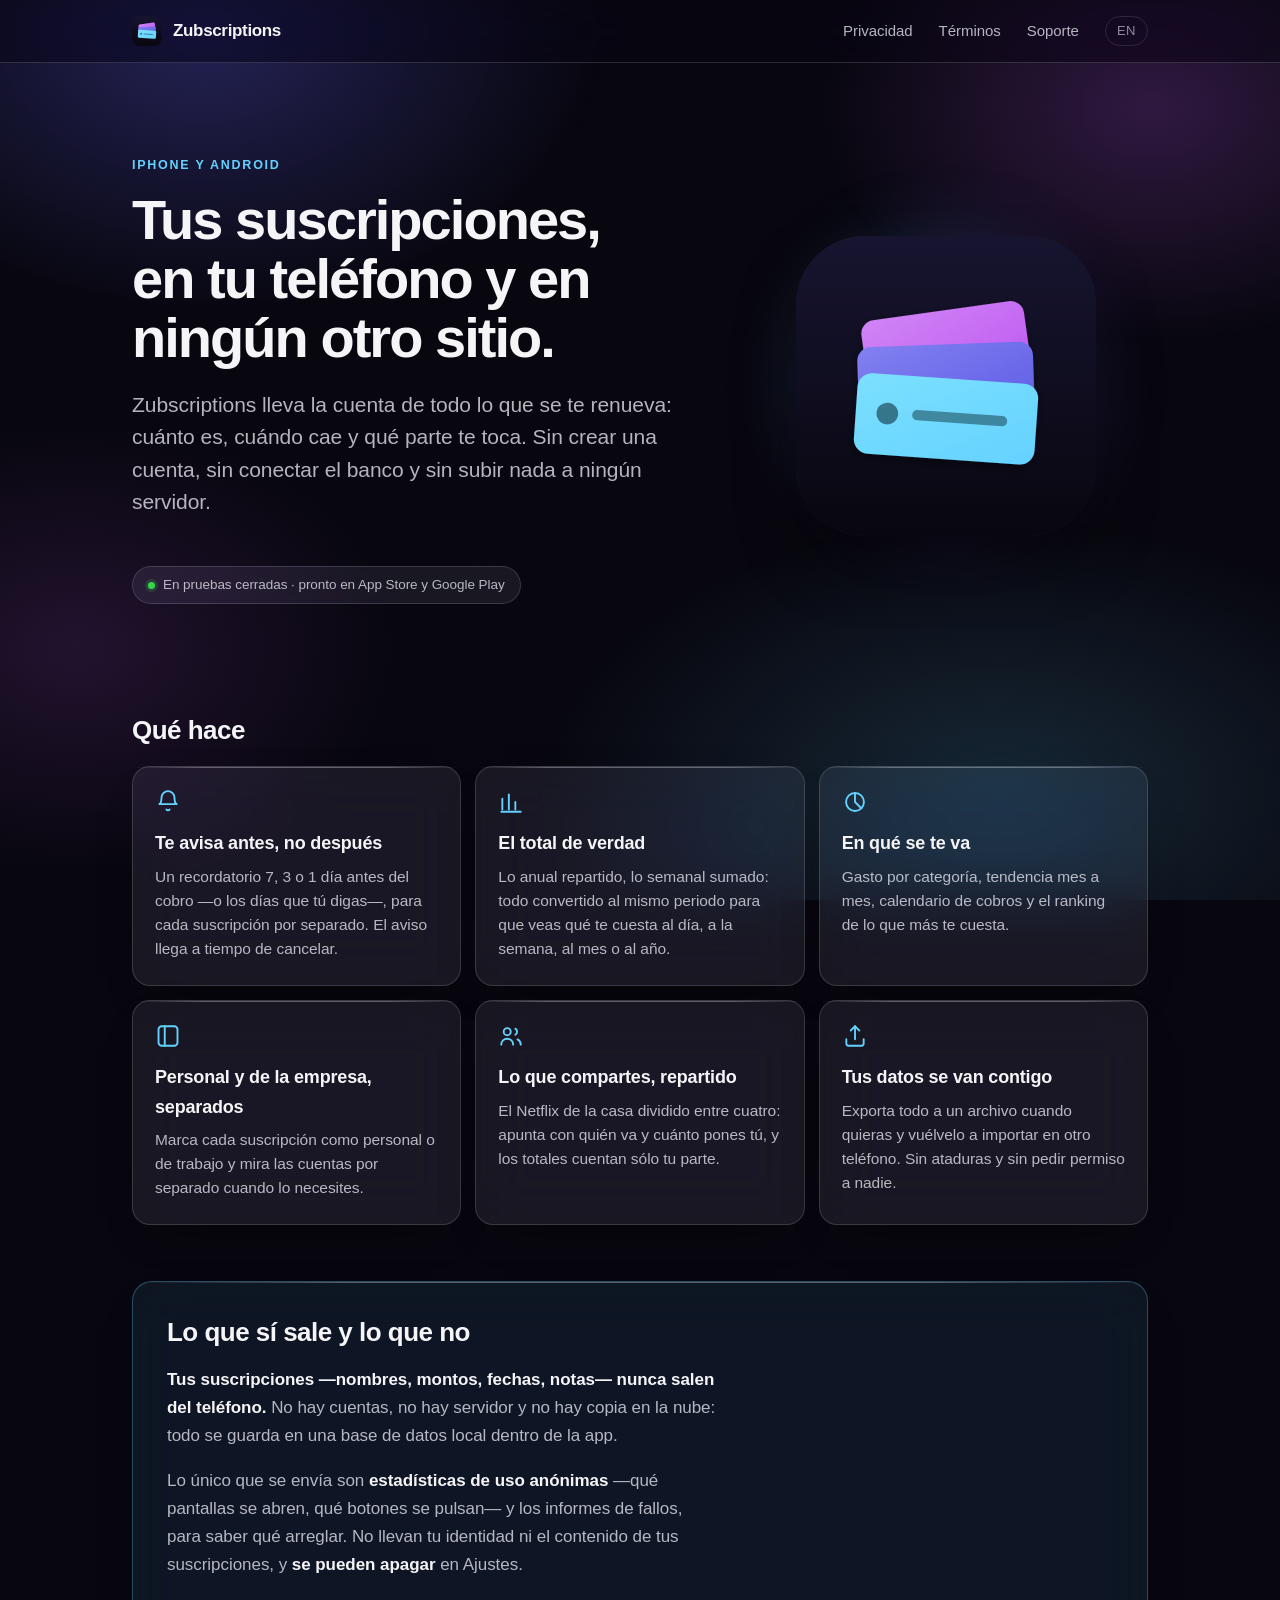
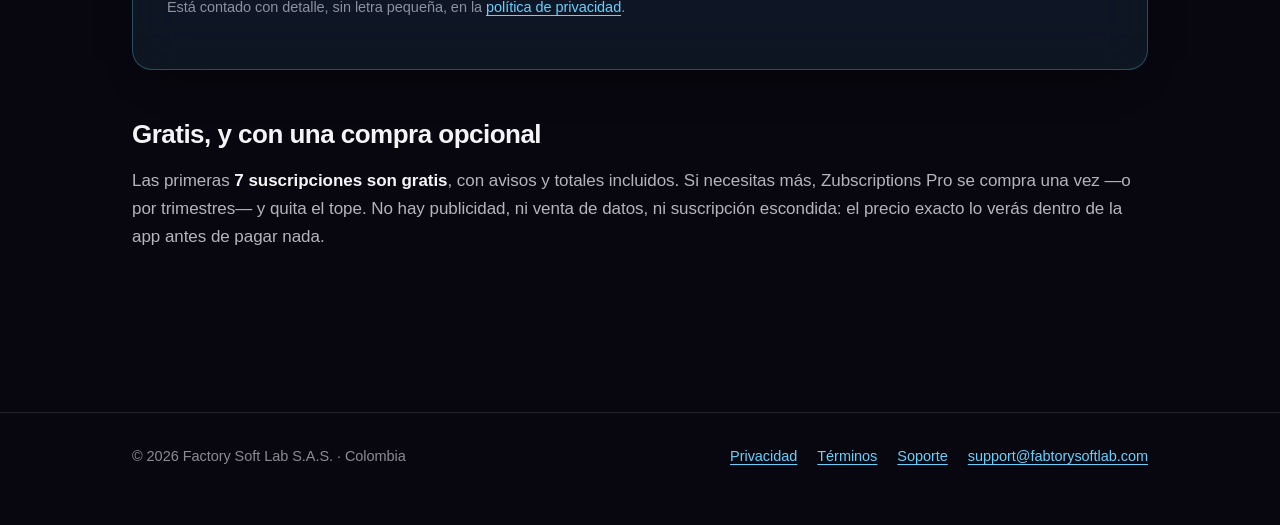
==== index.html @ e26e6875 "Sitio público de Zubscriptions: portada, privacidad, términos y soporte Las tres páginas que exigen " ====
<!doctype html>
<html lang="es">
<head>
<meta charset="utf-8">
<meta name="viewport" content="width=device-width, initial-scale=1">
<title>Zubscriptions — tus suscripciones, en tu teléfono y en ningún otro sitio</title>
<meta name="description" content="Zubscriptions lleva la cuenta de lo que pagas cada mes: avisos antes del cobro, totales reales y gasto por categoría. Sin cuentas y sin servidor: tus datos viven en tu teléfono.">
<link rel="icon" href="assets/icon.svg" type="image/svg+xml">
<link rel="stylesheet" href="assets/styles.css">
<link rel="canonical" href="https://factory-soft-lab.github.io/zubscriptions-landing/">
<link rel="alternate" hreflang="es" href="https://factory-soft-lab.github.io/zubscriptions-landing/">
<link rel="alternate" hreflang="en" href="https://factory-soft-lab.github.io/zubscriptions-landing/en/">
<meta property="og:title" content="Zubscriptions">
<meta property="og:description" content="Tus suscripciones, en tu teléfono y en ningún otro sitio.">
<meta property="og:type" content="website">
</head>
<body>

<header class="topbar">
  <div class="wrap bar">
    <a class="brand" href="./"><img src="assets/icon.svg" alt="">Zubscriptions</a>
    <nav>
      <a href="privacidad.html">Privacidad</a>
      <a href="terminos.html">Términos</a>
      <a href="soporte.html">Soporte</a>
      <a class="lang" href="en/" hreflang="en">EN</a>
    </nav>
  </div>
</header>

<main>
  <div class="wrap">

    <section class="hero">
      <div>
        <span class="eyebrow">iPhone y Android</span>
        <h1>Tus suscripciones, en tu teléfono y en ningún otro sitio.</h1>
        <p class="lede">
          Zubscriptions lleva la cuenta de todo lo que se te renueva: cuánto es,
          cuándo cae y qué parte te toca. Sin crear una cuenta, sin conectar el
          banco y sin subir nada a ningún servidor.
        </p>
        <p class="pill"><span class="dot"></span>En pruebas cerradas · pronto en App Store y Google Play</p>
      </div>
      <div class="hero-art">
        <img src="assets/icon.svg" alt="Icono de Zubscriptions: tres tarjetas de suscripción apiladas en abanico">
      </div>
    </section>

    <h2>Qué hace</h2>
    <ul class="cards">

      <li class="card">
        <svg class="glyph" viewBox="0 0 24 24" fill="none" stroke="currentColor" stroke-width="1.75" stroke-linecap="round" stroke-linejoin="round" aria-hidden="true">
          <path d="M18 8A6 6 0 1 0 6 8c0 5-2 6-2 6h16s-2-1-2-6"/><path d="M10.5 19a2 2 0 0 0 3 0"/>
        </svg>
        <h3>Te avisa antes, no después</h3>
        <p>Un recordatorio 7, 3 o 1 día antes del cobro —o los días que tú digas—, para cada suscripción por separado. El aviso llega a tiempo de cancelar.</p>
      </li>

      <li class="card">
        <svg class="glyph" viewBox="0 0 24 24" fill="none" stroke="currentColor" stroke-width="1.75" stroke-linecap="round" stroke-linejoin="round" aria-hidden="true">
          <path d="M4 19V9"/><path d="M10 19V5"/><path d="M16 19v-7"/><path d="M3 21h18"/>
        </svg>
        <h3>El total de verdad</h3>
        <p>Lo anual repartido, lo semanal sumado: todo convertido al mismo periodo para que veas qué te cuesta al día, a la semana, al mes o al año.</p>
      </li>

      <li class="card">
        <svg class="glyph" viewBox="0 0 24 24" fill="none" stroke="currentColor" stroke-width="1.75" stroke-linecap="round" stroke-linejoin="round" aria-hidden="true">
          <circle cx="12" cy="12" r="8.25"/><path d="M12 3.75V12l5.8 5.8"/>
        </svg>
        <h3>En qué se te va</h3>
        <p>Gasto por categoría, tendencia mes a mes, calendario de cobros y el ranking de lo que más te cuesta.</p>
      </li>

      <li class="card">
        <svg class="glyph" viewBox="0 0 24 24" fill="none" stroke="currentColor" stroke-width="1.75" stroke-linecap="round" stroke-linejoin="round" aria-hidden="true">
          <path d="M9 21V3"/><rect x="3.25" y="3" width="17.5" height="18" rx="3"/>
        </svg>
        <h3>Personal y de la empresa, separados</h3>
        <p>Marca cada suscripción como personal o de trabajo y mira las cuentas por separado cuando lo necesites.</p>
      </li>

      <li class="card">
        <svg class="glyph" viewBox="0 0 24 24" fill="none" stroke="currentColor" stroke-width="1.75" stroke-linecap="round" stroke-linejoin="round" aria-hidden="true">
          <circle cx="8.5" cy="8" r="3.25"/><path d="M3 20a5.5 5.5 0 0 1 11 0"/><path d="M16 5.2a3.25 3.25 0 0 1 0 5.6"/><path d="M18 15.2A5.5 5.5 0 0 1 21 20"/>
        </svg>
        <h3>Lo que compartes, repartido</h3>
        <p>El Netflix de la casa dividido entre cuatro: apunta con quién va y cuánto pones tú, y los totales cuentan sólo tu parte.</p>
      </li>

      <li class="card">
        <svg class="glyph" viewBox="0 0 24 24" fill="none" stroke="currentColor" stroke-width="1.75" stroke-linecap="round" stroke-linejoin="round" aria-hidden="true">
          <path d="M12 15V3"/><path d="M8 7l4-4 4 4"/><path d="M4 15v4a2 2 0 0 0 2 2h12a2 2 0 0 0 2-2v-4"/>
        </svg>
        <h3>Tus datos se van contigo</h3>
        <p>Exporta todo a un archivo cuando quieras y vuélvelo a importar en otro teléfono. Sin ataduras y sin pedir permiso a nadie.</p>
      </li>

    </ul>

    <section class="claim">
      <h2>Lo que sí sale y lo que no</h2>
      <p>
        <strong>Tus suscripciones —nombres, montos, fechas, notas— nunca salen del
        teléfono.</strong> No hay cuentas, no hay servidor y no hay copia en la nube:
        todo se guarda en una base de datos local dentro de la app.
      </p>
      <p>
        Lo único que se envía son <strong>estadísticas de uso anónimas</strong> —qué
        pantallas se abren, qué botones se pulsan— y los informes de fallos, para
        saber qué arreglar. No llevan tu identidad ni el contenido de tus
        suscripciones, y <strong>se pueden apagar</strong> en Ajustes.
      </p>
      <p class="meta">
        Está contado con detalle, sin letra pequeña, en la
        <a href="privacidad.html">política de privacidad</a>.
      </p>
    </section>

    <h2>Gratis, y con una compra opcional</h2>
    <p>
      Las primeras <strong>7 suscripciones son gratis</strong>, con avisos y totales
      incluidos. Si necesitas más, Zubscriptions Pro se compra una vez —o por
      trimestres— y quita el tope. No hay publicidad, ni venta de datos, ni
      suscripción escondida: el precio exacto lo verás dentro de la app antes de
      pagar nada.
    </p>

  </div>
</main>

<footer>
  <div class="wrap">
    <span>© 2026 Factory Soft Lab S.A.S. · Colombia</span>
    <nav>
      <a href="privacidad.html">Privacidad</a>
      <a href="terminos.html">Términos</a>
      <a href="soporte.html">Soporte</a>
      <a href="mailto:support@fabtorysoftlab.com">support@fabtorysoftlab.com</a>
    </nav>
  </div>
</footer>

</body>
</html>
---- assets/styles.css ----
/*
  Zubscriptions — hoja única del sitio.

  Los colores son los mismos tokens de la app (`lib/app/theme/app_colors.dart`):
  el suelo violeta casi negro, el cian de marca y los dos resplandores. Se
  repiten aquí a mano porque el sitio no comparte código con la app; si allá
  cambia la marca, hay que tocar este bloque.

  ⚠️ Tema oscuro único, a propósito: la app también lo es. El vidrio necesita
  luz detrás que desenfocar y en claro se convierte en una tarjeta gris.

  ⚠️ Índigo y púrpura NUNCA bajo texto. Sobre el suelo dan 3,96:1 y el mínimo
  es 4,5:1. Sirven de resplandor; el texto de acento es siempre el cian, que da
  11,65:1.
*/

:root {
  --ground: #08070f;
  --raised: #12111d;
  --line: rgba(235, 235, 245, 0.12);

  /* El vidrio, igual que en la app: un velo claro con desenfoque detrás y un
     filo de luz arriba. La saturación extra es lo que hace que el resplandor
     que pasa por debajo se vea como color y no como niebla gris. */
  --glass-fill: rgba(235, 235, 245, 0.075);
  --glass-fill-hi: rgba(235, 235, 245, 0.11);
  --glass-edge: rgba(235, 235, 245, 0.16);
  --glass-blur: blur(26px) saturate(165%);
  --ink: #f5f5f7;
  --ink-muted: rgba(235, 235, 245, 0.76);
  --ink-faint: rgba(235, 235, 245, 0.58);
  --cyan: #64d2ff;
  --indigo: #5e5ce6;
  --purple: #bf5af2;
  --mint: #32d74b;

  --measure: 66ch;
  --pad: clamp(20px, 5vw, 32px);

  color-scheme: dark;
}

*,
*::before,
*::after {
  box-sizing: border-box;
}

html {
  -webkit-text-size-adjust: 100%;
  scroll-behavior: smooth;
}

@media (prefers-reduced-motion: reduce) {
  html {
    scroll-behavior: auto;
  }
  *,
  *::before,
  *::after {
    animation-duration: 0.01ms !important;
    transition-duration: 0.01ms !important;
  }
}

body {
  margin: 0;
  background: var(--ground);
  color: var(--ink);
  font-family: -apple-system, BlinkMacSystemFont, "Segoe UI", Roboto, "Helvetica Neue",
    Arial, sans-serif;
  font-size: 17px;
  line-height: 1.65;
  letter-spacing: -0.003em;
  -webkit-font-smoothing: antialiased;
}

/* Los resplandores del fondo.
   Fijos y a pantalla completa **a propósito**: el vidrio sólo se nota cuando hay
   luz detrás que desenfocar, así que al hacer scroll los paneles cruzan por
   encima de estas manchas y se tiñen. Con el resplandor sólo arriba, las tarjetas
   de abajo quedaban de vidrio sobre negro, que es una tarjeta gris con borde. */
body::before {
  content: "";
  position: fixed;
  inset: 0;
  z-index: -1;
  pointer-events: none;
  background:
    radial-gradient(46vw 46vh at 16% 4%, rgba(94, 92, 230, 0.32), transparent 68%),
    radial-gradient(40vw 40vh at 90% 12%, rgba(191, 90, 242, 0.22), transparent 66%),
    radial-gradient(52vw 44vh at 78% 88%, rgba(100, 210, 255, 0.16), transparent 70%),
    radial-gradient(38vw 38vh at 6% 72%, rgba(191, 90, 242, 0.14), transparent 68%);
}

/* ── Vidrio ──────────────────────────────────────────────────────────────────
   El mismo material de `SectionCard` en la app: velo claro, desenfoque de lo que
   pasa por detrás y un filo de luz en el borde superior que simula el canto.

   ⚠️ `backdrop-filter` crea un contexto de apilamiento y, en Safari, sólo
   desenfoca si el elemento es translúcido de verdad: un `background` opaco lo
   anula sin avisar. Por eso el relleno va en rgba y nunca en hex. */
.glass,
.card,
.claim,
.toc,
.table-scroll,
.faq,
.pill {
  position: relative;
  background: var(--glass-fill);
  border: 1px solid var(--glass-edge);
  -webkit-backdrop-filter: var(--glass-blur);
  backdrop-filter: var(--glass-blur);
  box-shadow: 0 18px 44px -28px rgba(0, 0, 0, 0.9);
}

.glass::before,
.card::before,
.claim::before,
.toc::before,
.table-scroll::before,
.faq::before {
  content: "";
  position: absolute;
  inset: 0 0 auto;
  height: 1px;
  border-radius: inherit;
  pointer-events: none;
  background: linear-gradient(
    90deg,
    transparent,
    rgba(235, 235, 245, 0.34) 22%,
    rgba(235, 235, 245, 0.34) 78%,
    transparent
  );
}

/* Sin desenfoque disponible, el velo se opaca un poco para no quedarse en un
   rectángulo casi invisible sobre el suelo. */
@supports not ((backdrop-filter: blur(1px)) or (-webkit-backdrop-filter: blur(1px))) {
  .glass,
  .card,
  .claim,
  .toc,
  .table-scroll,
  .faq,
  .pill,
  .bar {
    background: rgba(24, 22, 40, 0.92);
  }
}

a {
  color: var(--cyan);
  text-decoration-thickness: 1px;
  text-underline-offset: 3px;
}

a:hover {
  text-decoration-thickness: 2px;
}

:focus-visible {
  outline: 2px solid var(--cyan);
  outline-offset: 3px;
  border-radius: 4px;
}

/* ── Estructura ──────────────────────────────────────────────────────────── */

.wrap {
  width: 100%;
  max-width: 1080px;
  margin-inline: auto;
  padding-inline: var(--pad);
}

/* La barra es vidrio de ancho completo, así que el desenfoque va en un contenedor
   propio y no en `.wrap`, que está limitado a 1080px. */
.topbar {
  position: sticky;
  top: 0;
  z-index: 10;
  border-bottom: 1px solid var(--glass-edge);
  background: rgba(8, 7, 15, 0.55);
  -webkit-backdrop-filter: var(--glass-blur);
  backdrop-filter: var(--glass-blur);
}

.bar {
  display: flex;
  align-items: center;
  justify-content: space-between;
  gap: 16px;
  padding-block: 16px;
  flex-wrap: wrap;
}

.brand {
  display: inline-flex;
  align-items: center;
  gap: 11px;
  color: var(--ink);
  text-decoration: none;
  font-weight: 700;
  letter-spacing: -0.02em;
}

.brand img {
  width: 30px;
  height: 30px;
  border-radius: 8px;
  display: block;
}

.bar nav {
  display: flex;
  align-items: center;
  gap: clamp(14px, 3vw, 26px);
  font-size: 15px;
}

.bar nav a {
  color: var(--ink-muted);
  text-decoration: none;
}

.bar nav a:hover,
.bar nav a[aria-current="page"] {
  color: var(--ink);
}

.lang {
  color: var(--ink-faint) !important;
  border: 1px solid var(--line);
  border-radius: 999px;
  padding: 3px 11px;
  font-size: 13px;
  letter-spacing: 0.04em;
}

main {
  padding-bottom: 72px;
}

footer {
  border-top: 1px solid var(--line);
  margin-top: 72px;
  padding-block: 32px 56px;
  color: var(--ink-faint);
  font-size: 14.5px;
}

footer .wrap {
  display: flex;
  justify-content: space-between;
  gap: 16px 28px;
  flex-wrap: wrap;
}

footer nav {
  display: flex;
  gap: 20px;
  flex-wrap: wrap;
}

/* ── Tipografía ──────────────────────────────────────────────────────────── */

h1 {
  font-size: clamp(34px, 6.4vw, 56px);
  line-height: 1.06;
  letter-spacing: -0.035em;
  font-weight: 800;
  margin: 0 0 18px;
  text-wrap: balance;
}

h2 {
  font-size: clamp(21px, 3vw, 26px);
  line-height: 1.25;
  letter-spacing: -0.02em;
  font-weight: 700;
  margin: 48px 0 12px;
  text-wrap: balance;
}

h3 {
  font-size: 18px;
  letter-spacing: -0.01em;
  font-weight: 650;
  margin: 30px 0 8px;
}

p,
li {
  color: var(--ink-muted);
}

.eyebrow {
  display: block;
  font-size: 12.5px;
  font-weight: 650;
  letter-spacing: 0.14em;
  text-transform: uppercase;
  color: var(--cyan);
  margin-bottom: 14px;
}

.lede {
  font-size: clamp(18px, 2.4vw, 21px);
  line-height: 1.55;
  color: var(--ink-muted);
  max-width: 34em;
}

.meta {
  font-size: 14.5px;
  color: var(--ink-faint);
}

strong {
  color: var(--ink);
  font-weight: 650;
}

/* ── Portada ─────────────────────────────────────────────────────────────── */

.hero {
  padding-block: clamp(48px, 9vw, 92px) clamp(28px, 5vw, 48px);
  display: grid;
  grid-template-columns: minmax(0, 1.15fr) minmax(0, 0.85fr);
  gap: clamp(28px, 6vw, 64px);
  align-items: center;
}

@media (max-width: 780px) {
  .hero {
    grid-template-columns: 1fr;
  }
}

.hero-art {
  position: relative;
  justify-self: center;
  width: min(300px, 72vw);
  aspect-ratio: 1;
}

.hero-art img {
  position: relative;
  width: 100%;
  height: 100%;
  border-radius: 23%;
  display: block;
  box-shadow:
    0 30px 70px -20px rgba(0, 0, 0, 0.85),
    0 0 0 1px rgba(235, 235, 245, 0.08) inset;
}

.hero-art::after {
  content: "";
  position: absolute;
  inset: 8%;
  z-index: -1;
  border-radius: 50%;
  filter: blur(48px);
  background: linear-gradient(140deg, var(--cyan), var(--indigo) 55%, var(--purple));
  opacity: 0.42;
}

.pill {
  display: inline-flex;
  align-items: center;
  gap: 8px;
  border-radius: 999px;
  padding: 7px 15px;
  font-size: 13.5px;
  color: var(--ink-muted);
}

.pill .dot {
  width: 7px;
  height: 7px;
  border-radius: 50%;
  background: var(--mint);
  box-shadow: 0 0 0 3px rgba(50, 215, 75, 0.18);
}

.hero .pill {
  margin-top: 26px;
}

/* ── Rejilla de cartas ───────────────────────────────────────────────────── */

.cards {
  display: grid;
  grid-template-columns: repeat(auto-fit, minmax(248px, 1fr));
  gap: 14px;
  margin-top: 20px;
  padding: 0;
  list-style: none;
}

.card {
  border-radius: 18px;
  padding: 22px 22px 24px;
  transition: background 180ms ease, transform 180ms ease;
}

.card:hover {
  background: var(--glass-fill-hi);
  transform: translateY(-2px);
}

.card h3 {
  margin: 0 0 6px;
  color: var(--ink);
}

.card p {
  margin: 0;
  font-size: 15.5px;
  line-height: 1.55;
}

.card .glyph {
  display: block;
  width: 26px;
  height: 26px;
  margin-bottom: 14px;
  color: var(--cyan);
}

/* La franja de privacidad de la portada: el argumento principal, no una carta más. */
.claim {
  margin-top: 56px;
  border-color: rgba(100, 210, 255, 0.3);
  background: rgba(100, 210, 255, 0.075);
  border-radius: 20px;
  padding: clamp(24px, 4vw, 34px);
}

.claim h2 {
  margin-top: 0;
}

.claim p {
  max-width: 58ch;
}

/* ── Documentos legales ──────────────────────────────────────────────────── */

.doc {
  max-width: var(--measure);
  margin-inline: auto;
  padding-top: clamp(32px, 6vw, 56px);
}

.doc h1 {
  font-size: clamp(30px, 5vw, 42px);
}

.doc ul,
.doc ol {
  padding-left: 1.25em;
}

.doc li {
  margin-bottom: 8px;
}

.doc li::marker {
  color: var(--ink-faint);
}

.doc section {
  scroll-margin-top: 24px;
}

/* Tabla de lo que se envía. Con scroll propio: el cuerpo nunca se va de lado. */
.table-scroll {
  overflow-x: auto;
  border-radius: 14px;
  margin-top: 18px;
}

table {
  border-collapse: collapse;
  width: 100%;
  font-size: 15px;
}

th,
td {
  text-align: left;
  padding: 12px 16px;
  border-bottom: 1px solid var(--line);
  vertical-align: top;
}

thead th {
  color: var(--ink);
  font-weight: 650;
  white-space: nowrap;
  background: rgba(235, 235, 245, 0.04);
}

tbody td {
  color: var(--ink-muted);
}

tbody tr:last-child td {
  border-bottom: 0;
}

code {
  font-family: ui-monospace, SFMono-Regular, Menlo, Consolas, monospace;
  font-size: 0.88em;
  background: rgba(235, 235, 245, 0.08);
  border-radius: 5px;
  padding: 1px 5px;
  color: var(--ink);
}

.note {
  border-left: 2px solid var(--cyan);
  padding: 4px 0 4px 18px;
  margin: 24px 0;
  color: var(--ink-muted);
}

.toc {
  border-radius: 14px;
  padding: 18px 22px;
  margin: 28px 0 8px;
}

.toc p {
  margin: 0 0 8px;
  font-size: 12.5px;
  font-weight: 650;
  letter-spacing: 0.14em;
  text-transform: uppercase;
  color: var(--ink-faint);
}

.toc ol {
  margin: 0;
  columns: 2;
  column-gap: 32px;
  font-size: 15px;
}

@media (max-width: 560px) {
  .toc ol {
    columns: 1;
  }
}

/* ── Soporte ─────────────────────────────────────────────────────────────── */

.mail {
  display: inline-block;
  margin-top: 6px;
  font-size: clamp(19px, 3.4vw, 25px);
  font-weight: 650;
  letter-spacing: -0.02em;
  word-break: break-word;
}

.faq {
  margin-top: 18px;
  border-radius: 18px;
  padding: 4px 22px;
}

.faq details {
  border-bottom: 1px solid var(--line);
  padding: 4px 0;
}

.faq details:last-of-type {
  border-bottom: 0;
}

.faq summary {
  cursor: pointer;
  padding: 14px 0;
  font-weight: 650;
  color: var(--ink);
  list-style: none;
  display: flex;
  justify-content: space-between;
  gap: 16px;
  align-items: center;
}

.faq summary::-webkit-details-marker {
  display: none;
}

.faq summary::after {
  content: "+";
  color: var(--cyan);
  font-size: 21px;
  line-height: 1;
  flex: none;
}

.faq details[open] summary::after {
  content: "−";
}

.faq p {
  margin: 0 0 16px;
  font-size: 16px;
}
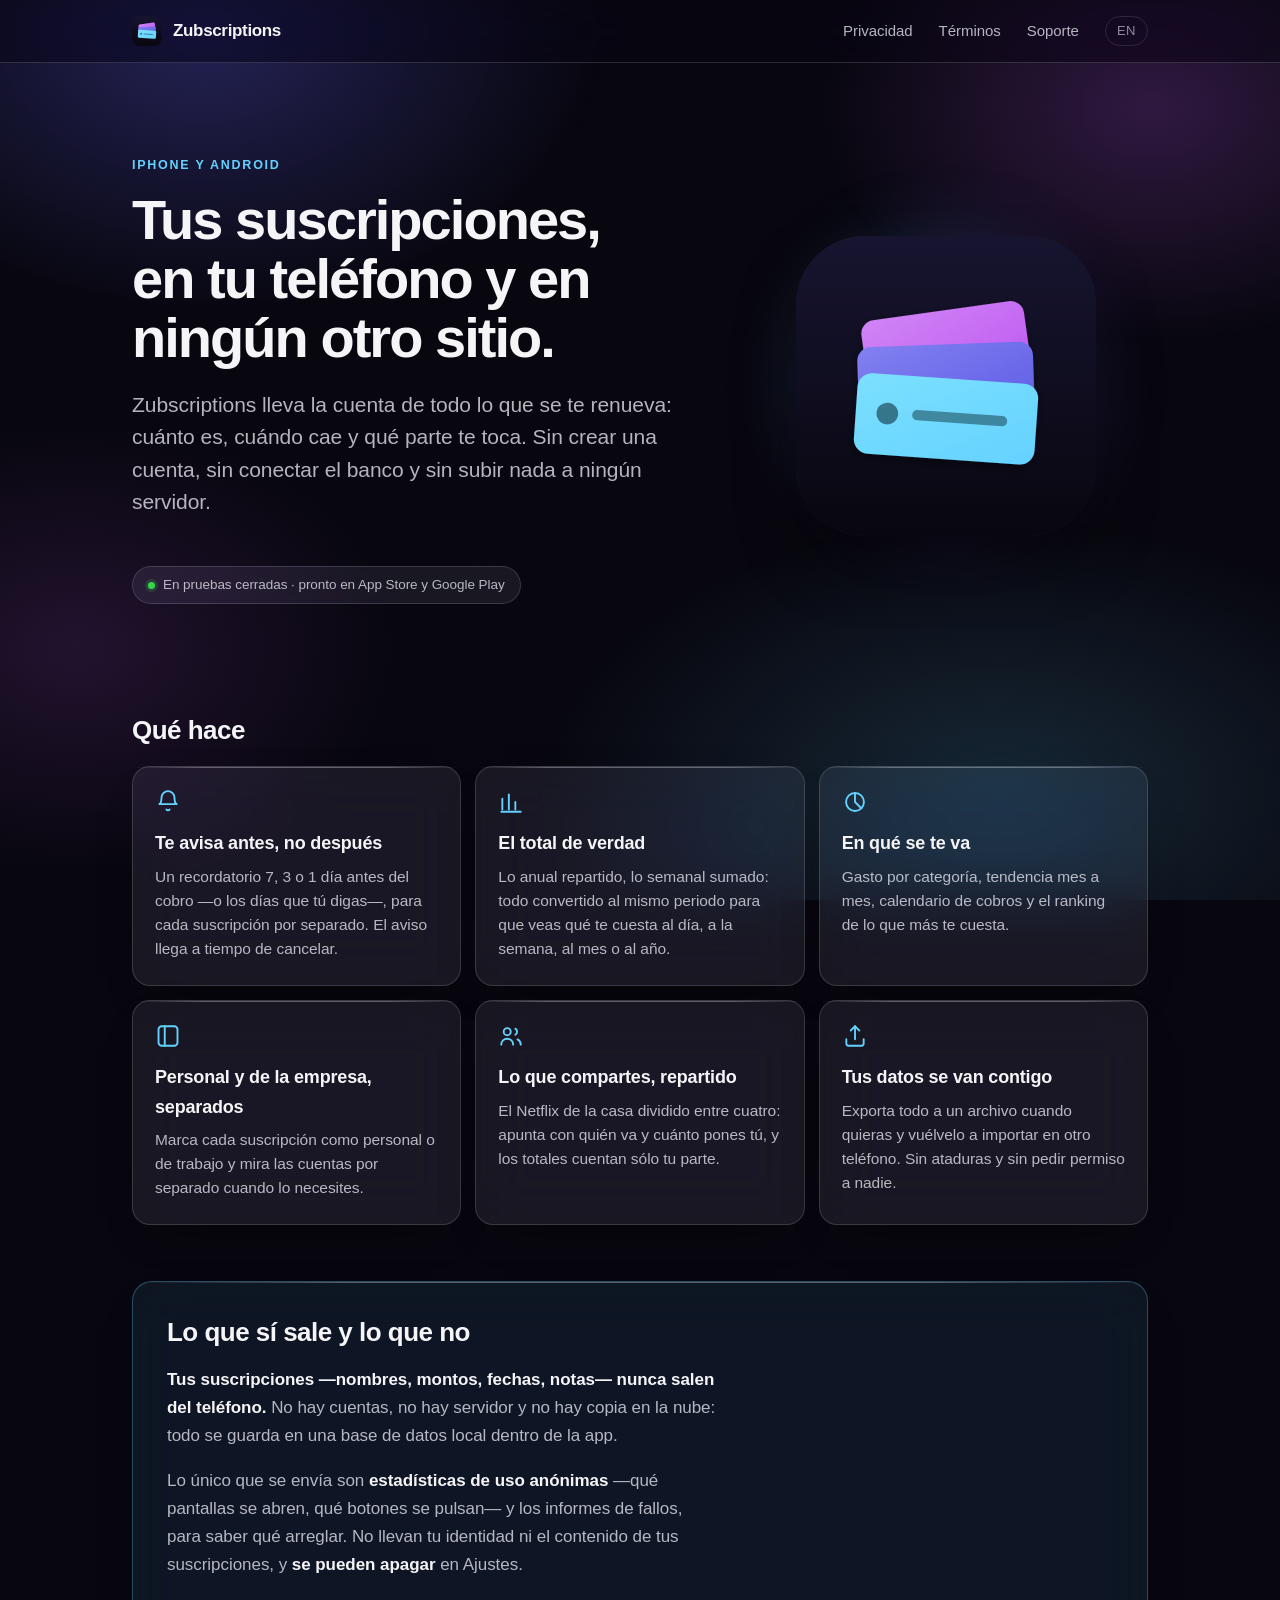
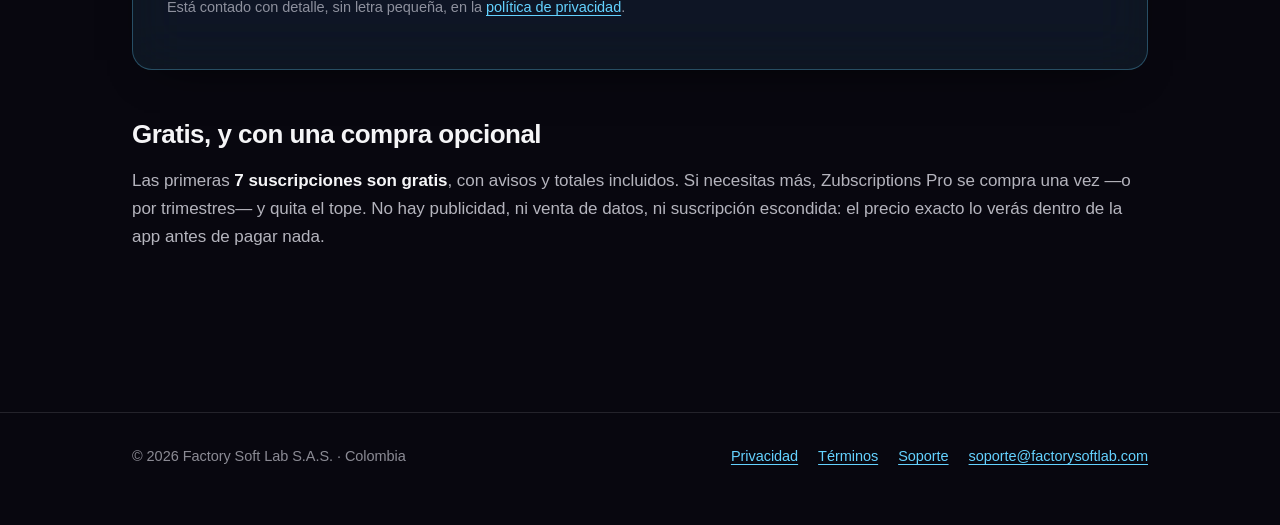
==== commit 3ae9e9e0: "fix: correo de soporte soporte@factorysoftlab.com Co-Authored-By: Claude Sonnet 5.5 <noreply@anthrop" ====
--- a/index.html
+++ b/index.html
@@ -138,7 +138,7 @@
       <a href="privacidad.html">Privacidad</a>
       <a href="terminos.html">Términos</a>
       <a href="soporte.html">Soporte</a>
-      <a href="mailto:support@fabtorysoftlab.com">support@fabtorysoftlab.com</a>
+      <a href="mailto:soporte@factorysoftlab.com">soporte@factorysoftlab.com</a>
     </nav>
   </div>
 </footer>
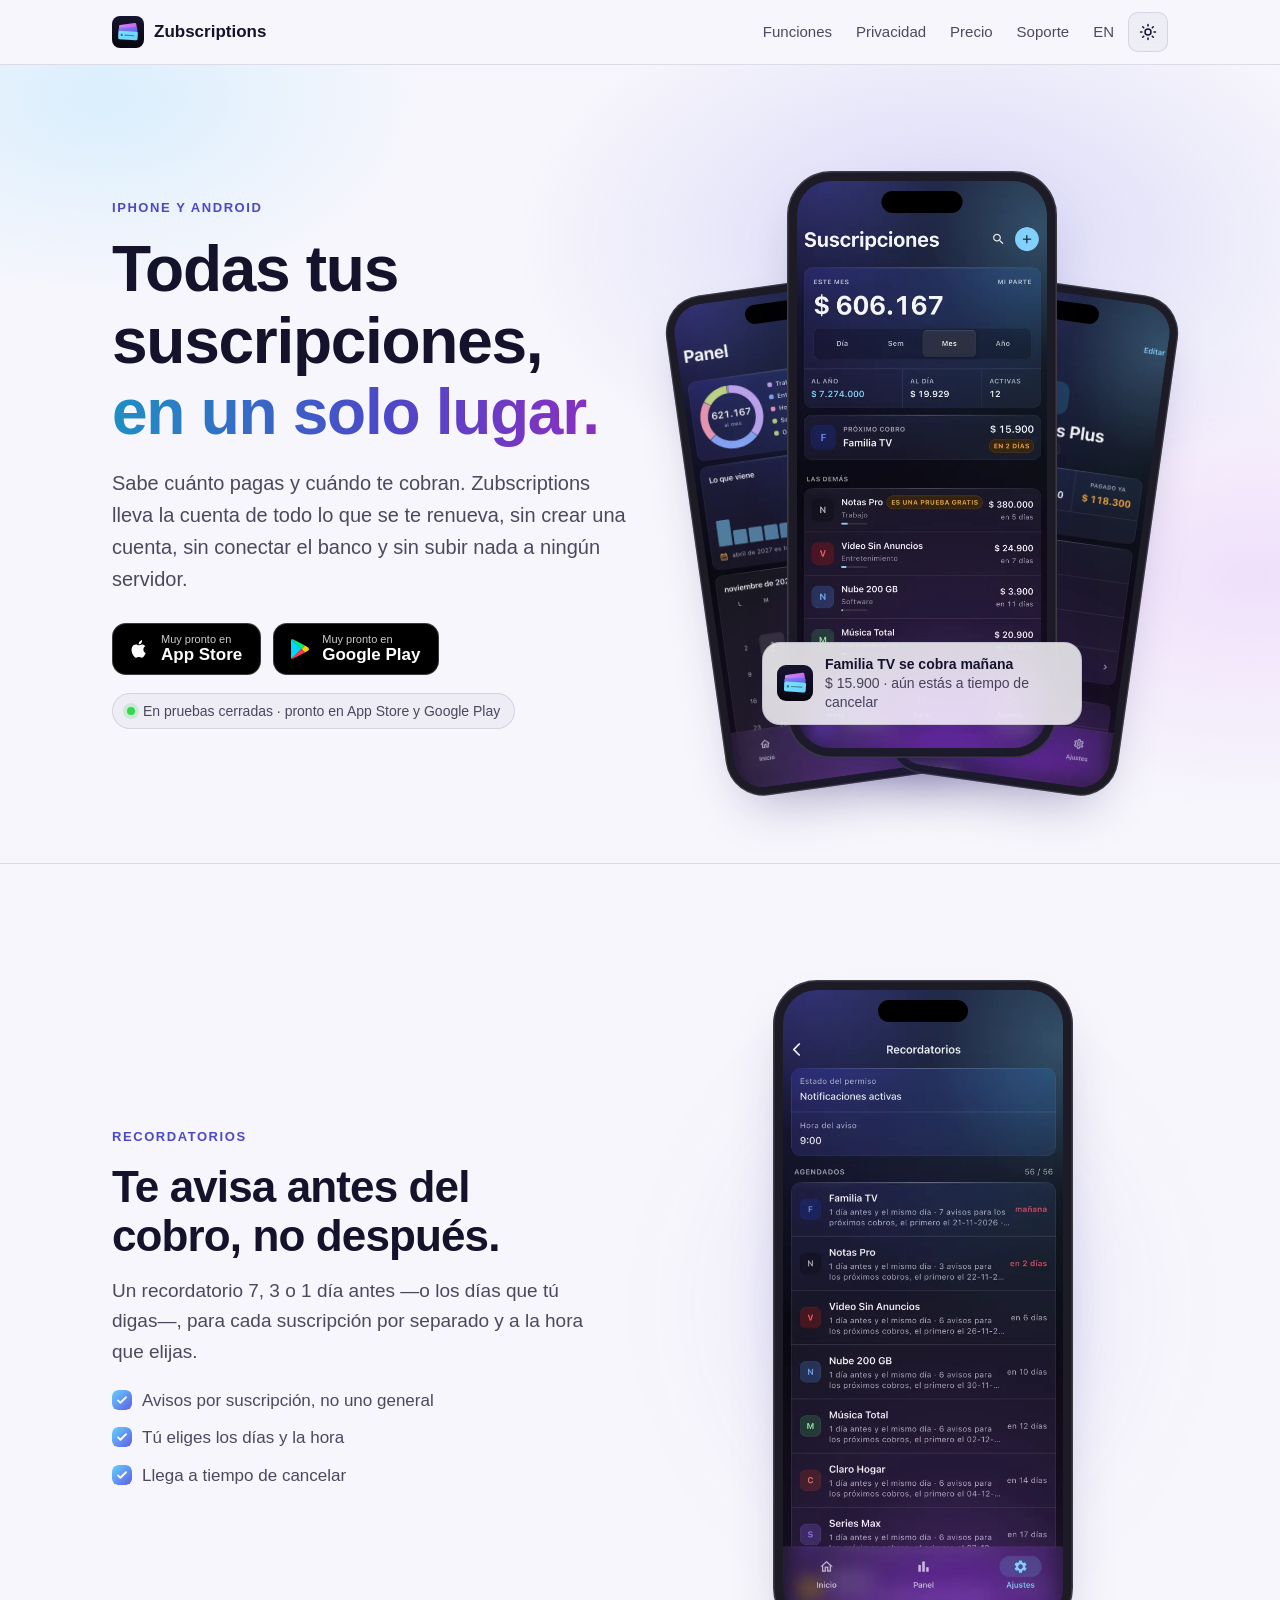
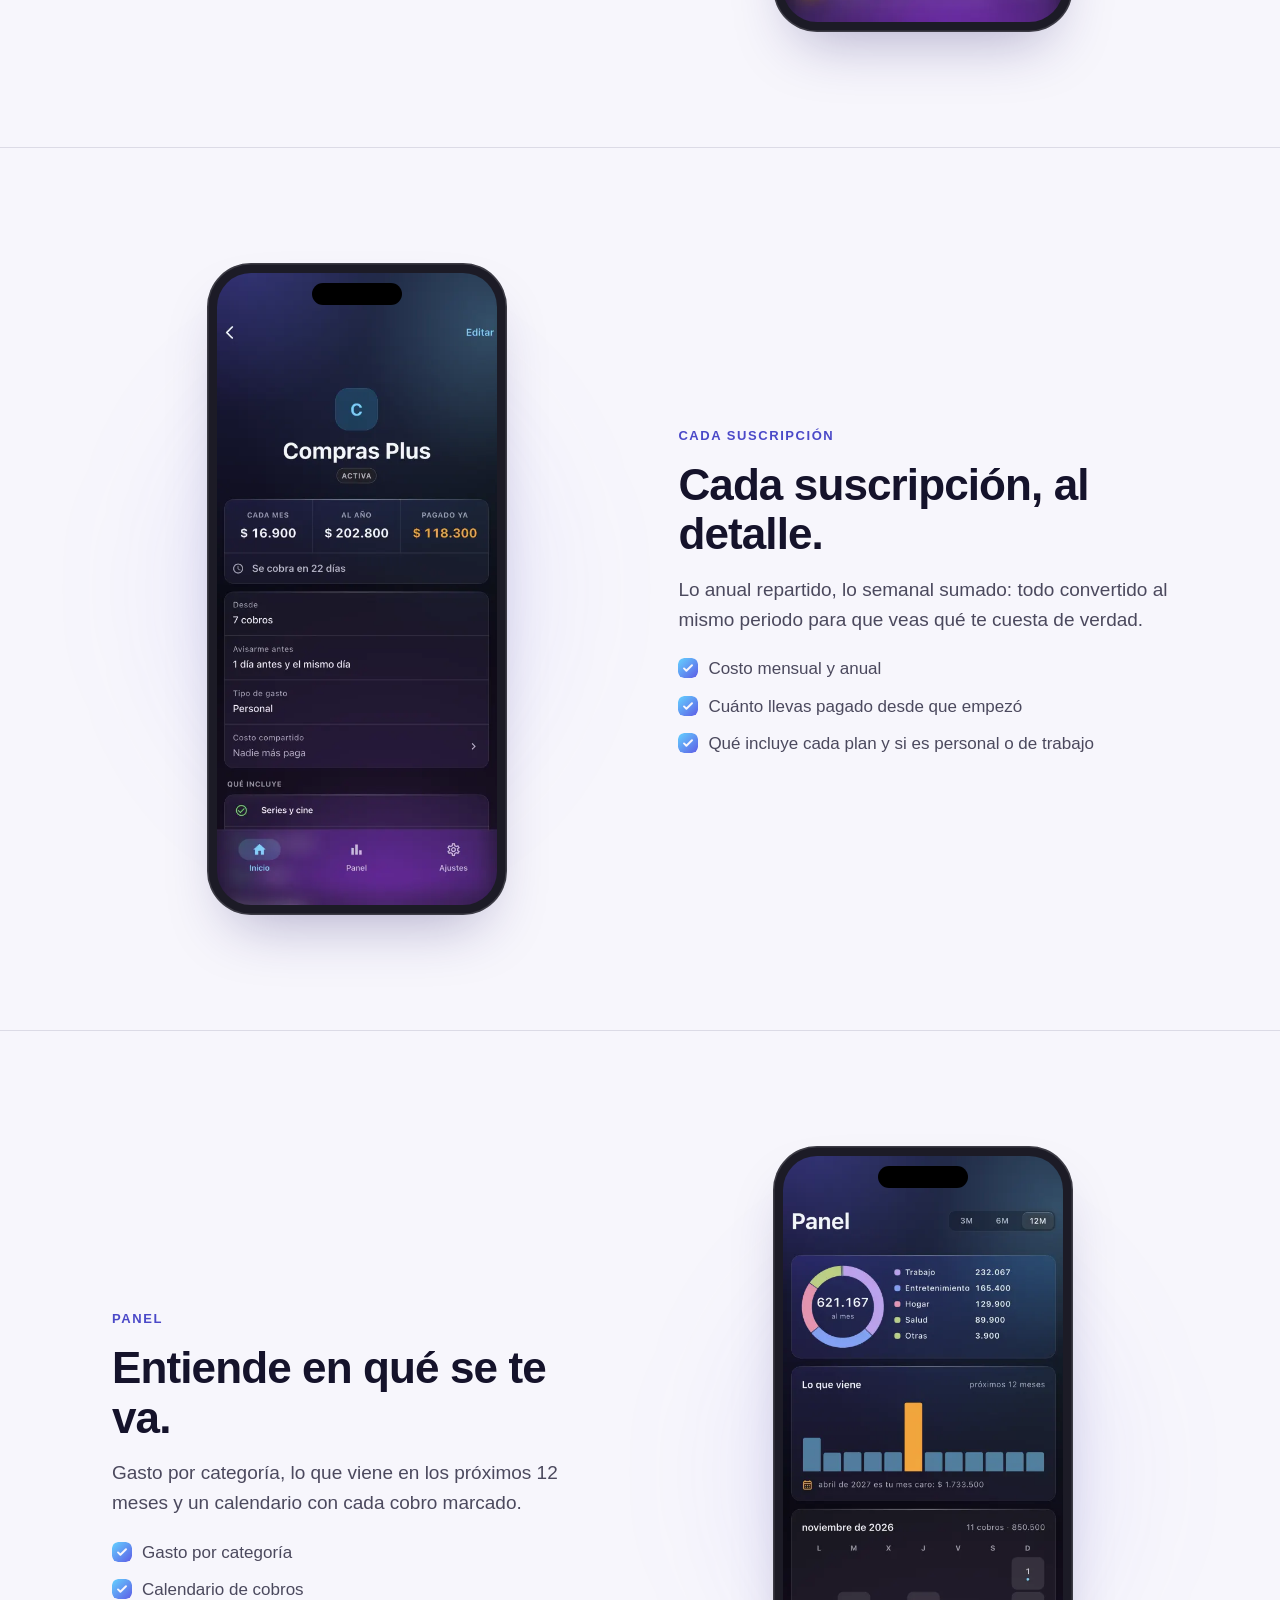
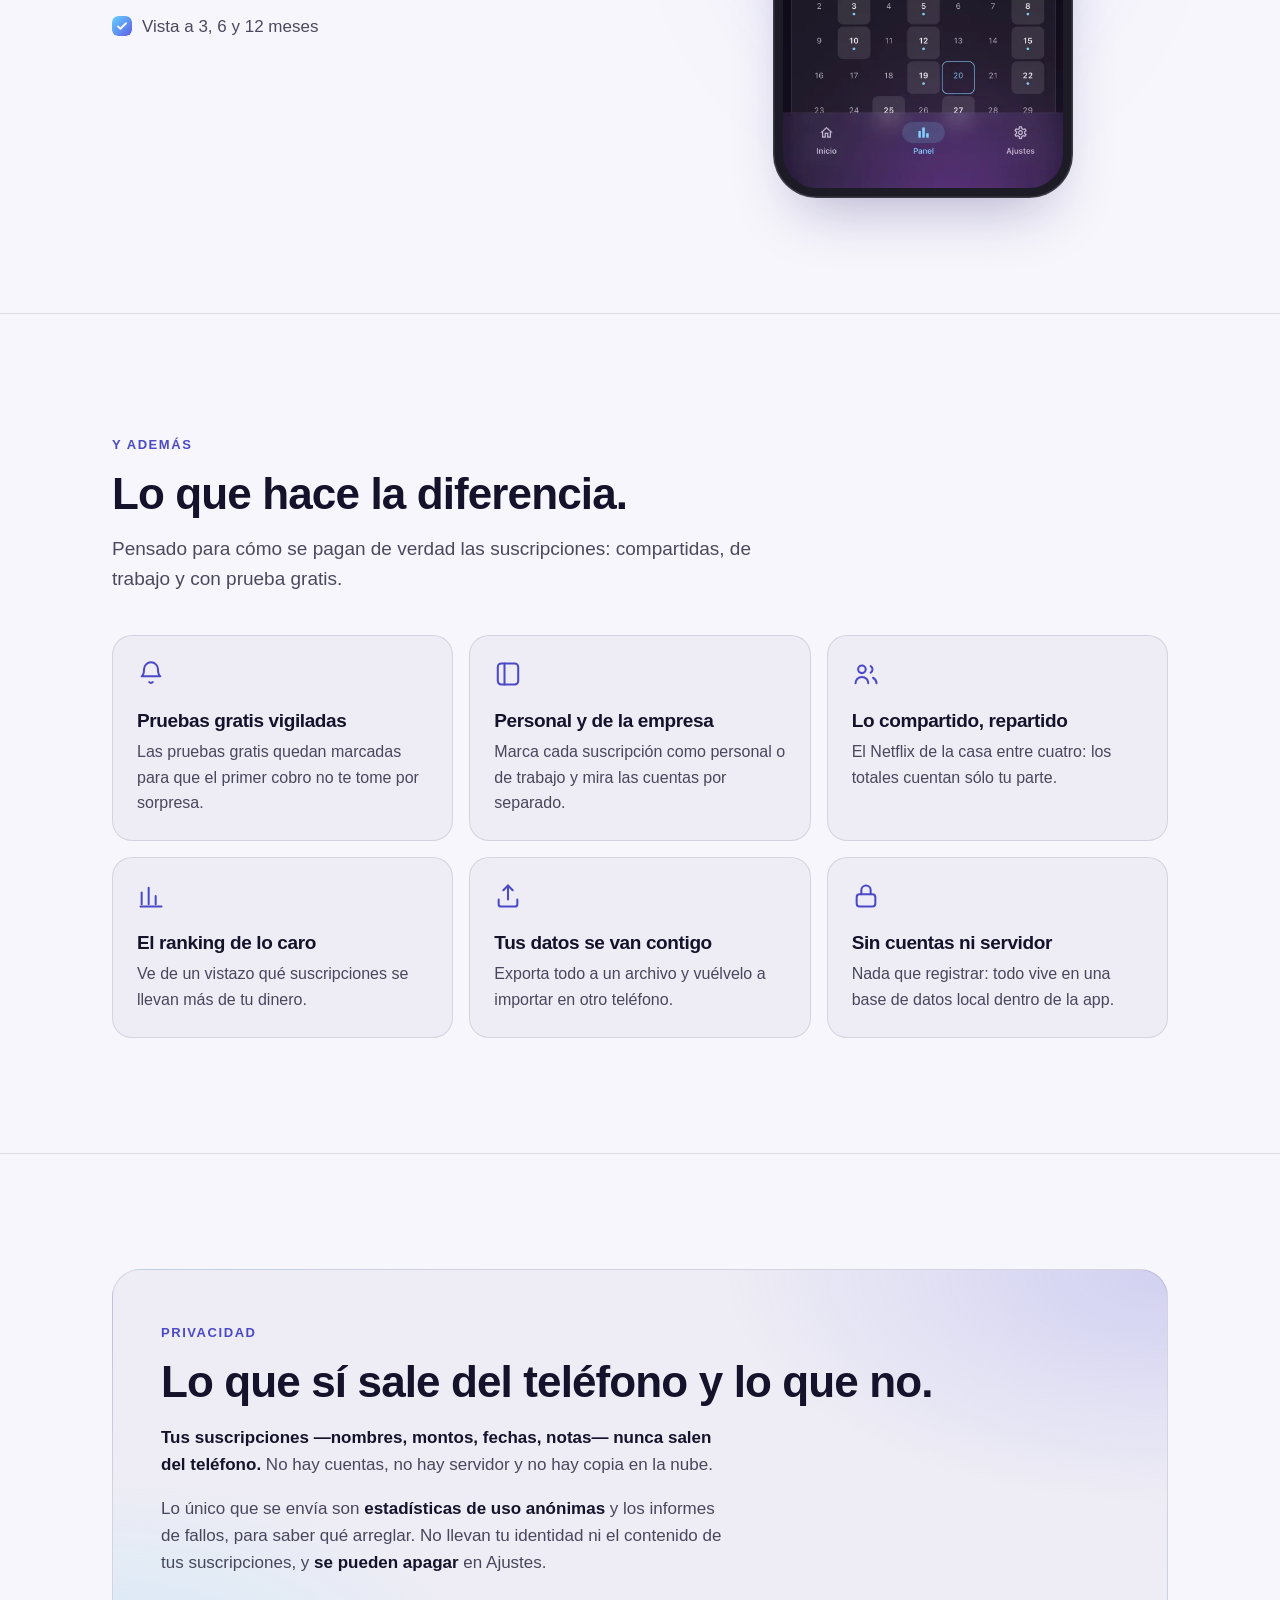
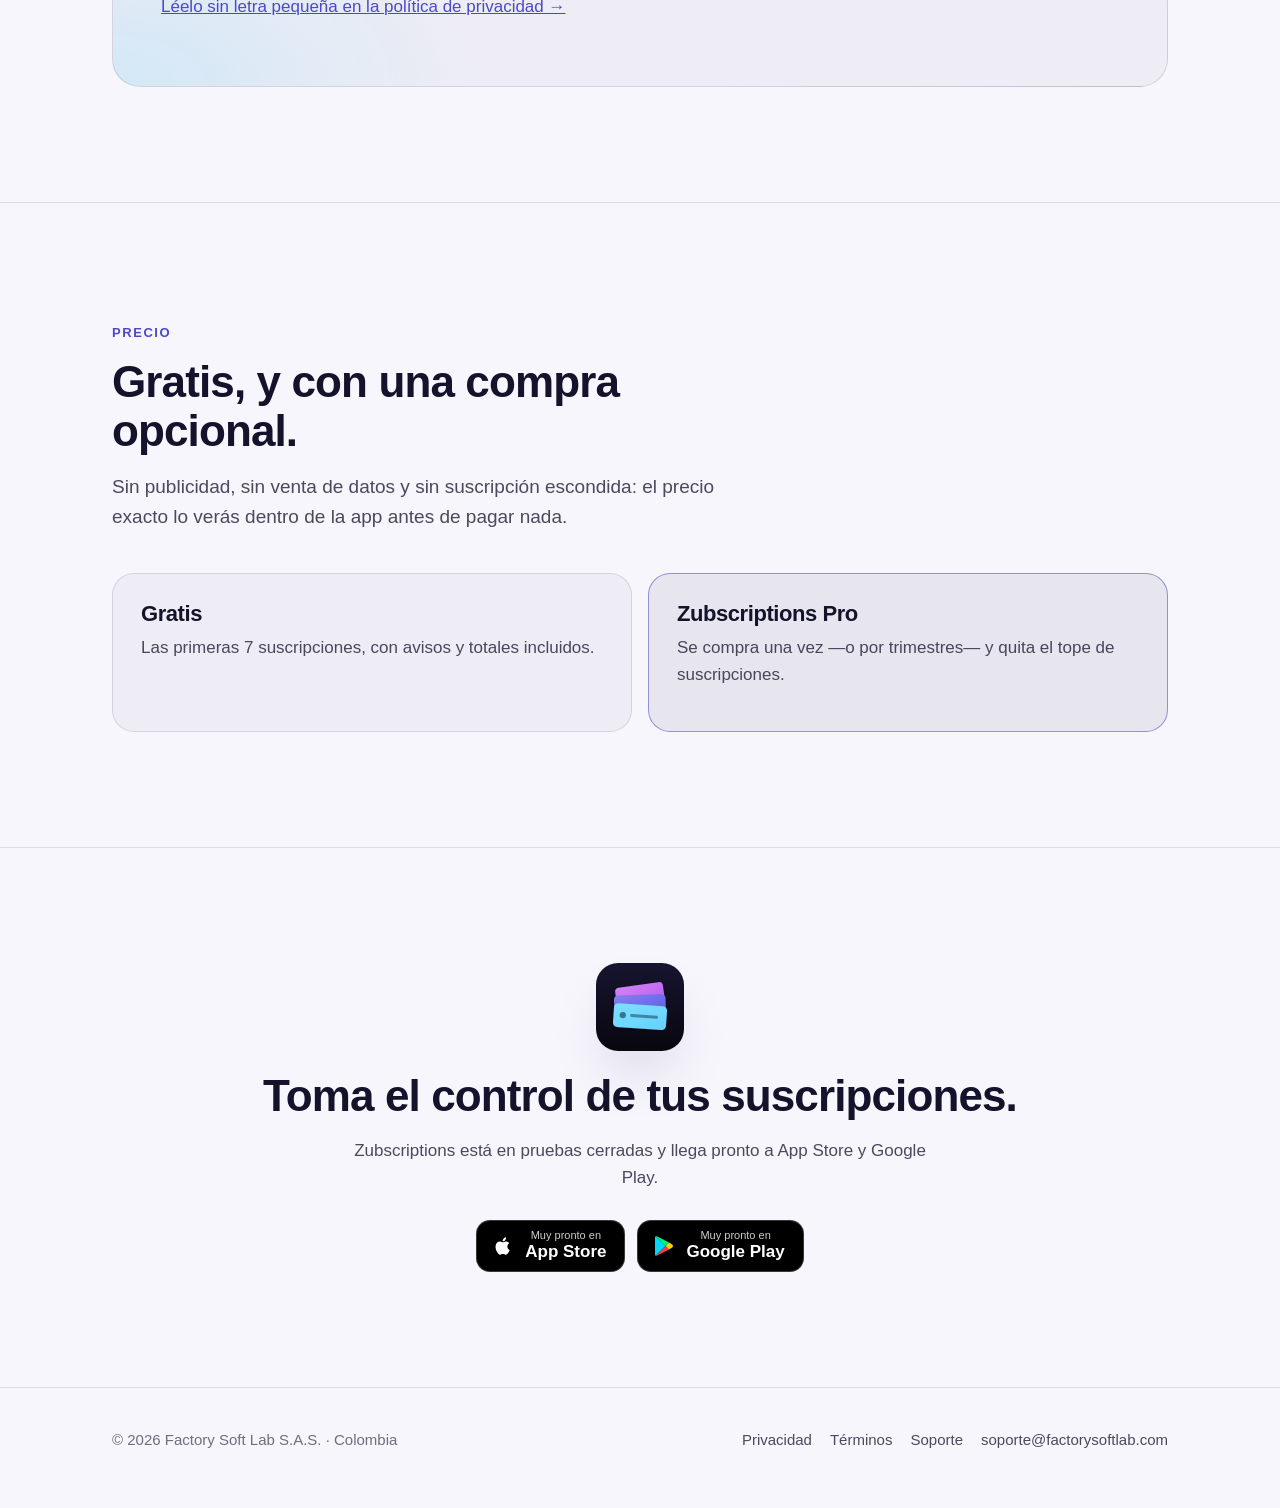
==== commit 5246c686: "feat: portada al nivel de busbanz.com con teléfonos, secciones y modo claro Hero con tres teléfonos " ====
--- a/index.html
+++ b/index.html
@@ -5,136 +5,140 @@
 <meta name="viewport" content="width=device-width, initial-scale=1">
 <title>Zubscriptions — tus suscripciones, en tu teléfono y en ningún otro sitio</title>
 <meta name="description" content="Zubscriptions lleva la cuenta de lo que pagas cada mes: avisos antes del cobro, totales reales y gasto por categoría. Sin cuentas y sin servidor: tus datos viven en tu teléfono.">
+<meta name="theme-color" content="#08070f" media="(prefers-color-scheme: dark)">
+<meta name="theme-color" content="#f7f6fc" media="(prefers-color-scheme: light)">
+<script>try{var m=localStorage.getItem('zub-theme');if(m==='light'||m==='dark')document.documentElement.classList.add(m)}catch(e){}document.documentElement.classList.add('js')</script>
 <link rel="icon" href="assets/icon.svg" type="image/svg+xml">
-<link rel="stylesheet" href="assets/styles.css">
-<link rel="canonical" href="https://factory-soft-lab.github.io/zubscriptions-landing/">
-<link rel="alternate" hreflang="es" href="https://factory-soft-lab.github.io/zubscriptions-landing/">
-<link rel="alternate" hreflang="en" href="https://factory-soft-lab.github.io/zubscriptions-landing/en/">
-<meta property="og:title" content="Zubscriptions">
-<meta property="og:description" content="Tus suscripciones, en tu teléfono y en ningún otro sitio.">
+<link rel="stylesheet" href="assets/landing.css">
+<link rel="preload" as="image" href="assets/img/inicio.webp" type="image/webp">
+<link rel="canonical" href="https://zubscriptions.factorysoftlab.com/">
+<link rel="alternate" hreflang="es" href="https://zubscriptions.factorysoftlab.com/">
+<link rel="alternate" hreflang="en" href="https://zubscriptions.factorysoftlab.com/en/">
+<link rel="alternate" hreflang="x-default" href="https://zubscriptions.factorysoftlab.com/">
 <meta property="og:type" content="website">
+<meta property="og:site_name" content="Zubscriptions">
+<meta property="og:title" content="Zubscriptions — todas tus suscripciones en un solo lugar">
+<meta property="og:description" content="Sabe cuánto pagas y cuándo te cobran. Sin cuentas y sin servidor.">
+<meta property="og:url" content="https://zubscriptions.factorysoftlab.com/">
+<meta property="og:locale" content="es_CO">
+<meta property="og:locale:alternate" content="en_US">
+<meta property="og:image" content="https://zubscriptions.factorysoftlab.com/assets/img/og.jpg">
+<meta property="og:image:width" content="1024">
+<meta property="og:image:height" content="500">
+<meta property="og:image:alt" content="Zubscriptions: pantallas de la app con el total del mes y el panel de gasto">
+<meta name="twitter:card" content="summary_large_image">
+<script type="application/ld+json">{"@context": "https://schema.org", "@type": "SoftwareApplication", "name": "Zubscriptions", "operatingSystem": "iOS, Android", "applicationCategory": "FinanceApplication", "inLanguage": "es", "description": "Zubscriptions lleva la cuenta de lo que pagas cada mes: avisos antes del cobro, totales reales y gasto por categoría. Sin cuentas y sin servidor: tus datos viven en tu teléfono.", "url": "https://zubscriptions.factorysoftlab.com/", "image": "https://zubscriptions.factorysoftlab.com/assets/img/og.jpg", "offers": {"@type": "Offer", "price": "0", "priceCurrency": "USD"}, "publisher": {"@type": "Organization", "name": "Factory Soft Lab S.A.S.", "url": "https://factorysoftlab.com/"}}</script>
 </head>
 <body>
-
+<a class="skip" href="#main">Saltar al contenido</a>
 <header class="topbar">
   <div class="wrap bar">
-    <a class="brand" href="./"><img src="assets/icon.svg" alt="">Zubscriptions</a>
-    <nav>
-      <a href="privacidad.html">Privacidad</a>
-      <a href="terminos.html">Términos</a>
+    <a class="brand" href="./"><img src="assets/icon.svg" alt="" width="32" height="32">Zubscriptions</a>
+    <nav aria-label="Principal">
+      <a class="hide-sm" href="#avisos">Funciones</a>
+      <a class="hide-sm" href="#privacidad">Privacidad</a>
+      <a class="hide-sm" href="#precio">Precio</a>
       <a href="soporte.html">Soporte</a>
-      <a class="lang" href="en/" hreflang="en">EN</a>
+      <a class="lang" href="en/" hreflang="en" lang="en">EN</a>
+      <button class="icon-btn theme-toggle" type="button" aria-label="Cambiar entre modo claro y oscuro" aria-pressed="false"><svg class="moon" viewBox="0 0 24 24" fill="none" stroke="currentColor" stroke-width="2" stroke-linecap="round" stroke-linejoin="round" aria-hidden="true"><path d="M21 12.8A9 9 0 1 1 11.2 3a7 7 0 0 0 9.8 9.8z"/></svg><svg class="sun" viewBox="0 0 24 24" fill="none" stroke="currentColor" stroke-width="2" stroke-linecap="round" aria-hidden="true"><circle cx="12" cy="12" r="4"/><path d="M12 2v2M12 20v2M4.9 4.9l1.4 1.4M17.7 17.7l1.4 1.4M2 12h2M20 12h2M4.9 19.1l1.4-1.4M17.7 6.3l1.4-1.4"/></svg></button>
     </nav>
   </div>
 </header>
 
-<main>
+<main id="main">
+<section class="hero">
   <div class="wrap">
+    <div>
+      <span class="eyebrow">iPhone y Android</span>
+      <h1>Todas tus suscripciones, <em>en un solo lugar.</em></h1>
+      <p class="lede">Sabe cuánto pagas y cuándo te cobran. Zubscriptions lleva la cuenta de todo lo que se te renueva, sin crear una cuenta, sin conectar el banco y sin subir nada a ningún servidor.</p>
+      <div class="stores"><span class="store" role="img" aria-disabled="true" aria-label="Muy pronto en App Store"><svg viewBox="0 0 24 24" fill="currentColor" aria-hidden="true"><path d="M16.37 12.6c-.02-2.2 1.8-3.26 1.88-3.31-1.03-1.5-2.62-1.7-3.18-1.73-1.35-.14-2.64.8-3.33.8-.69 0-1.74-.78-2.87-.76-1.47.02-2.83.86-3.59 2.18-1.53 2.66-.39 6.6 1.1 8.76.73 1.06 1.6 2.24 2.73 2.2 1.1-.05 1.51-.71 2.84-.71 1.32 0 1.7.71 2.86.69 1.18-.02 1.93-1.07 2.65-2.13.84-1.22 1.18-2.41 1.2-2.47-.03-.01-2.3-.88-2.32-3.52zM14.2 6.13c.6-.74 1.01-1.75.9-2.77-.87.04-1.93.58-2.55 1.31-.56.65-1.05 1.69-.92 2.68.97.08 1.96-.49 2.57-1.22z"/></svg><span><small>Muy pronto en</small><strong>App Store</strong></span></span><span class="store" role="img" aria-disabled="true" aria-label="Muy pronto en Google Play"><svg viewBox="0 0 24 24" aria-hidden="true"><path fill="#00d7fe" d="M3.6 2.3 13.5 12l-9.9 9.7c-.35-.2-.6-.6-.6-1.1V3.4c0-.5.25-.9.6-1.1z"/><path fill="#ffce00" d="m17 8.6 3.2 1.8c.95.55.95 2.65 0 3.2L17 15.4 13.5 12z"/><path fill="#ff3a44" d="M17 15.4 13.5 12l-9.9 9.7c.37.2.85.2 1.3-.05z"/><path fill="#00f076" d="M4.9 2.35 17 8.6 13.5 12 3.6 2.3c.37-.2.85-.2 1.3.05z"/></svg><span><small>Muy pronto en</small><strong>Google Play</strong></span></span></div>
+      <p class="pill"><span class="dot"></span>En pruebas cerradas · pronto en App Store y Google Play</p>
+    </div>
+    <div class="phones" aria-label="Pantallas de la app" role="group">
+      <div class="phone p-left"><picture><source srcset="assets/img/panel.webp" type="image/webp"><img src="assets/img/panel.jpg" width="508" height="1104" alt="Panel: gasto por categoría, lo que viene en 12 meses y calendario de cobros" loading="lazy" decoding="async"></picture></div>
+      <div class="phone p-main"><picture><source srcset="assets/img/inicio.webp" type="image/webp"><img src="assets/img/inicio.jpg" width="508" height="1104" alt="Pantalla de inicio: 606.167 pesos este mes, próximo cobro Familia TV en 2 días" fetchpriority="high"></picture></div>
+      <div class="phone p-right"><picture><source srcset="assets/img/detalle.webp" type="image/webp"><img src="assets/img/detalle.jpg" width="508" height="1104" alt="Detalle de una suscripción: costo mensual, anual y cuánto llevas pagado" loading="lazy" decoding="async"></picture></div>
+      <div class="notif" aria-hidden="true"><img src="assets/icon.svg" alt="" width="36" height="36"><div><strong>Familia TV se cobra mañana</strong><span>$ 15.900 · aún estás a tiempo de cancelar</span></div></div>
+    </div>
+  </div>
+</section>
 
-    <section class="hero">
-      <div>
-        <span class="eyebrow">iPhone y Android</span>
-        <h1>Tus suscripciones, en tu teléfono y en ningún otro sitio.</h1>
-        <p class="lede">
-          Zubscriptions lleva la cuenta de todo lo que se te renueva: cuánto es,
-          cuándo cae y qué parte te toca. Sin crear una cuenta, sin conectar el
-          banco y sin subir nada a ningún servidor.
-        </p>
-        <p class="pill"><span class="dot"></span>En pruebas cerradas · pronto en App Store y Google Play</p>
-      </div>
-      <div class="hero-art">
-        <img src="assets/icon.svg" alt="Icono de Zubscriptions: tres tarjetas de suscripción apiladas en abanico">
-      </div>
-    </section>
+<section class="section" id="avisos">
+  <div class="wrap feature">
+    <div class="copy reveal">
+      <span class="eyebrow">Recordatorios</span>
+      <h2>Te avisa antes del cobro, no después.</h2>
+      <p class="lead">Un recordatorio 7, 3 o 1 día antes —o los días que tú digas—, para cada suscripción por separado y a la hora que elijas.</p>
+      <ul class="ticks"><li>Avisos por suscripción, no uno general</li><li>Tú eliges los días y la hora</li><li>Llega a tiempo de cancelar</li></ul>
+    </div>
+    <div class="shot reveal"><div class="phone"><picture><source srcset="assets/img/recordatorios.webp" type="image/webp"><img src="assets/img/recordatorios.jpg" width="508" height="1104" alt="Pantalla de recordatorios con los avisos activos de cada suscripción" loading="lazy" decoding="async"></picture></div></div>
+  </div>
+</section>
+<section class="section" id="detalle">
+  <div class="wrap feature flip">
+    <div class="copy reveal">
+      <span class="eyebrow">Cada suscripción</span>
+      <h2>Cada suscripción, al detalle.</h2>
+      <p class="lead">Lo anual repartido, lo semanal sumado: todo convertido al mismo periodo para que veas qué te cuesta de verdad.</p>
+      <ul class="ticks"><li>Costo mensual y anual</li><li>Cuánto llevas pagado desde que empezó</li><li>Qué incluye cada plan y si es personal o de trabajo</li></ul>
+    </div>
+    <div class="shot reveal"><div class="phone"><picture><source srcset="assets/img/detalle.webp" type="image/webp"><img src="assets/img/detalle.jpg" width="508" height="1104" alt="Detalle de Compras Plus: 16.900 al mes, 202.800 al año, 118.300 pagado ya" loading="lazy" decoding="async"></picture></div></div>
+  </div>
+</section>
+<section class="section" id="panel">
+  <div class="wrap feature">
+    <div class="copy reveal">
+      <span class="eyebrow">Panel</span>
+      <h2>Entiende en qué se te va.</h2>
+      <p class="lead">Gasto por categoría, lo que viene en los próximos 12 meses y un calendario con cada cobro marcado.</p>
+      <ul class="ticks"><li>Gasto por categoría</li><li>Calendario de cobros</li><li>Vista a 3, 6 y 12 meses</li></ul>
+    </div>
+    <div class="shot reveal"><div class="phone"><picture><source srcset="assets/img/panel.webp" type="image/webp"><img src="assets/img/panel.jpg" width="508" height="1104" alt="Panel con gráfico por categoría, barras de los próximos 12 meses y calendario" loading="lazy" decoding="async"></picture></div></div>
+  </div>
+</section>
+<section class="section">
+  <div class="wrap">
+    <div class="section-head reveal"><span class="eyebrow">Y además</span><h2>Lo que hace la diferencia.</h2><p class="lead">Pensado para cómo se pagan de verdad las suscripciones: compartidas, de trabajo y con prueba gratis.</p></div>
+    <ul class="cards"><li class="card reveal"><svg viewBox="0 0 24 24" fill="none" stroke="currentColor" stroke-width="1.75" stroke-linecap="round" stroke-linejoin="round" aria-hidden="true"><path d="M18 8A6 6 0 1 0 6 8c0 5-2 6-2 6h16s-2-1-2-6"/><path d="M10.5 19a2 2 0 0 0 3 0"/></svg><h3>Pruebas gratis vigiladas</h3><p>Las pruebas gratis quedan marcadas para que el primer cobro no te tome por sorpresa.</p></li><li class="card reveal"><svg viewBox="0 0 24 24" fill="none" stroke="currentColor" stroke-width="1.75" stroke-linecap="round" stroke-linejoin="round" aria-hidden="true"><path d="M9 21V3"/><rect x="3.25" y="3" width="17.5" height="18" rx="3"/></svg><h3>Personal y de la empresa</h3><p>Marca cada suscripción como personal o de trabajo y mira las cuentas por separado.</p></li><li class="card reveal"><svg viewBox="0 0 24 24" fill="none" stroke="currentColor" stroke-width="1.75" stroke-linecap="round" stroke-linejoin="round" aria-hidden="true"><circle cx="8.5" cy="8" r="3.25"/><path d="M3 20a5.5 5.5 0 0 1 11 0"/><path d="M16 5.2a3.25 3.25 0 0 1 0 5.6"/><path d="M18 15.2A5.5 5.5 0 0 1 21 20"/></svg><h3>Lo compartido, repartido</h3><p>El Netflix de la casa entre cuatro: los totales cuentan sólo tu parte.</p></li><li class="card reveal"><svg viewBox="0 0 24 24" fill="none" stroke="currentColor" stroke-width="1.75" stroke-linecap="round" stroke-linejoin="round" aria-hidden="true"><path d="M4 19V9"/><path d="M10 19V5"/><path d="M16 19v-7"/><path d="M3 21h18"/></svg><h3>El ranking de lo caro</h3><p>Ve de un vistazo qué suscripciones se llevan más de tu dinero.</p></li><li class="card reveal"><svg viewBox="0 0 24 24" fill="none" stroke="currentColor" stroke-width="1.75" stroke-linecap="round" stroke-linejoin="round" aria-hidden="true"><path d="M12 15V3"/><path d="M8 7l4-4 4 4"/><path d="M4 15v4a2 2 0 0 0 2 2h12a2 2 0 0 0 2-2v-4"/></svg><h3>Tus datos se van contigo</h3><p>Exporta todo a un archivo y vuélvelo a importar en otro teléfono.</p></li><li class="card reveal"><svg viewBox="0 0 24 24" fill="none" stroke="currentColor" stroke-width="1.75" stroke-linecap="round" stroke-linejoin="round" aria-hidden="true"><rect x="4" y="10.5" width="16" height="10.5" rx="2.5"/><path d="M8 10.5V7a4 4 0 0 1 8 0v3.5"/></svg><h3>Sin cuentas ni servidor</h3><p>Nada que registrar: todo vive en una base de datos local dentro de la app.</p></li></ul>
+  </div>
+</section>
 
-    <h2>Qué hace</h2>
-    <ul class="cards">
+<section class="section" id="privacidad">
+  <div class="wrap">
+    <div class="claim reveal">
+      <span class="eyebrow">Privacidad</span>
+      <h2 style="font-size:clamp(30px,4vw,44px);margin:12px 0 16px">Lo que sí sale del teléfono y lo que no.</h2>
+      <p><strong>Tus suscripciones —nombres, montos, fechas, notas— nunca salen del teléfono.</strong> No hay cuentas, no hay servidor y no hay copia en la nube.</p><p>Lo único que se envía son <strong>estadísticas de uso anónimas</strong> y los informes de fallos, para saber qué arreglar. No llevan tu identidad ni el contenido de tus suscripciones, y <strong>se pueden apagar</strong> en Ajustes.</p>
+      <p><a href="privacidad.html">Léelo sin letra pequeña en la política de privacidad →</a></p>
+    </div>
+  </div>
+</section>
 
-      <li class="card">
-        <svg class="glyph" viewBox="0 0 24 24" fill="none" stroke="currentColor" stroke-width="1.75" stroke-linecap="round" stroke-linejoin="round" aria-hidden="true">
-          <path d="M18 8A6 6 0 1 0 6 8c0 5-2 6-2 6h16s-2-1-2-6"/><path d="M10.5 19a2 2 0 0 0 3 0"/>
-        </svg>
-        <h3>Te avisa antes, no después</h3>
-        <p>Un recordatorio 7, 3 o 1 día antes del cobro —o los días que tú digas—, para cada suscripción por separado. El aviso llega a tiempo de cancelar.</p>
-      </li>
+<section class="section" id="precio">
+  <div class="wrap">
+    <div class="section-head reveal"><span class="eyebrow">Precio</span><h2>Gratis, y con una compra opcional.</h2><p class="lead">Sin publicidad, sin venta de datos y sin suscripción escondida: el precio exacto lo verás dentro de la app antes de pagar nada.</p></div>
+    <div class="price">
+      <div class="plan reveal"><h3>Gratis</h3><p>Las primeras 7 suscripciones, con avisos y totales incluidos.</p></div>
+      <div class="plan pro reveal"><h3>Zubscriptions Pro</h3><p>Se compra una vez —o por trimestres— y quita el tope de suscripciones.</p></div>
+    </div>
+  </div>
+</section>
 
-      <li class="card">
-        <svg class="glyph" viewBox="0 0 24 24" fill="none" stroke="currentColor" stroke-width="1.75" stroke-linecap="round" stroke-linejoin="round" aria-hidden="true">
-          <path d="M4 19V9"/><path d="M10 19V5"/><path d="M16 19v-7"/><path d="M3 21h18"/>
-        </svg>
-        <h3>El total de verdad</h3>
-        <p>Lo anual repartido, lo semanal sumado: todo convertido al mismo periodo para que veas qué te cuesta al día, a la semana, al mes o al año.</p>
-      </li>
-
-      <li class="card">
-        <svg class="glyph" viewBox="0 0 24 24" fill="none" stroke="currentColor" stroke-width="1.75" stroke-linecap="round" stroke-linejoin="round" aria-hidden="true">
-          <circle cx="12" cy="12" r="8.25"/><path d="M12 3.75V12l5.8 5.8"/>
-        </svg>
-        <h3>En qué se te va</h3>
-        <p>Gasto por categoría, tendencia mes a mes, calendario de cobros y el ranking de lo que más te cuesta.</p>
-      </li>
-
-      <li class="card">
-        <svg class="glyph" viewBox="0 0 24 24" fill="none" stroke="currentColor" stroke-width="1.75" stroke-linecap="round" stroke-linejoin="round" aria-hidden="true">
-          <path d="M9 21V3"/><rect x="3.25" y="3" width="17.5" height="18" rx="3"/>
-        </svg>
-        <h3>Personal y de la empresa, separados</h3>
-        <p>Marca cada suscripción como personal o de trabajo y mira las cuentas por separado cuando lo necesites.</p>
-      </li>
-
-      <li class="card">
-        <svg class="glyph" viewBox="0 0 24 24" fill="none" stroke="currentColor" stroke-width="1.75" stroke-linecap="round" stroke-linejoin="round" aria-hidden="true">
-          <circle cx="8.5" cy="8" r="3.25"/><path d="M3 20a5.5 5.5 0 0 1 11 0"/><path d="M16 5.2a3.25 3.25 0 0 1 0 5.6"/><path d="M18 15.2A5.5 5.5 0 0 1 21 20"/>
-        </svg>
-        <h3>Lo que compartes, repartido</h3>
-        <p>El Netflix de la casa dividido entre cuatro: apunta con quién va y cuánto pones tú, y los totales cuentan sólo tu parte.</p>
-      </li>
-
-      <li class="card">
-        <svg class="glyph" viewBox="0 0 24 24" fill="none" stroke="currentColor" stroke-width="1.75" stroke-linecap="round" stroke-linejoin="round" aria-hidden="true">
-          <path d="M12 15V3"/><path d="M8 7l4-4 4 4"/><path d="M4 15v4a2 2 0 0 0 2 2h12a2 2 0 0 0 2-2v-4"/>
-        </svg>
-        <h3>Tus datos se van contigo</h3>
-        <p>Exporta todo a un archivo cuando quieras y vuélvelo a importar en otro teléfono. Sin ataduras y sin pedir permiso a nadie.</p>
-      </li>
-
-    </ul>
-
-    <section class="claim">
-      <h2>Lo que sí sale y lo que no</h2>
-      <p>
-        <strong>Tus suscripciones —nombres, montos, fechas, notas— nunca salen del
-        teléfono.</strong> No hay cuentas, no hay servidor y no hay copia en la nube:
-        todo se guarda en una base de datos local dentro de la app.
-      </p>
-      <p>
-        Lo único que se envía son <strong>estadísticas de uso anónimas</strong> —qué
-        pantallas se abren, qué botones se pulsan— y los informes de fallos, para
-        saber qué arreglar. No llevan tu identidad ni el contenido de tus
-        suscripciones, y <strong>se pueden apagar</strong> en Ajustes.
-      </p>
-      <p class="meta">
-        Está contado con detalle, sin letra pequeña, en la
-        <a href="privacidad.html">política de privacidad</a>.
-      </p>
-    </section>
-
-    <h2>Gratis, y con una compra opcional</h2>
-    <p>
-      Las primeras <strong>7 suscripciones son gratis</strong>, con avisos y totales
-      incluidos. Si necesitas más, Zubscriptions Pro se compra una vez —o por
-      trimestres— y quita el tope. No hay publicidad, ni venta de datos, ni
-      suscripción escondida: el precio exacto lo verás dentro de la app antes de
-      pagar nada.
-    </p>
-
+<section class="section cta">
+  <div class="wrap reveal">
+    <img src="assets/icon.svg" alt="" width="88" height="88" loading="lazy">
+    <h2 style="font-size:clamp(30px,4vw,44px);margin:0 0 14px">Toma el control de tus suscripciones.</h2>
+    <p class="lead" style="color:var(--ink-muted);max-width:36em">Zubscriptions está en pruebas cerradas y llega pronto a App Store y Google Play.</p>
+    <div class="stores"><span class="store" role="img" aria-disabled="true" aria-label="Muy pronto en App Store"><svg viewBox="0 0 24 24" fill="currentColor" aria-hidden="true"><path d="M16.37 12.6c-.02-2.2 1.8-3.26 1.88-3.31-1.03-1.5-2.62-1.7-3.18-1.73-1.35-.14-2.64.8-3.33.8-.69 0-1.74-.78-2.87-.76-1.47.02-2.83.86-3.59 2.18-1.53 2.66-.39 6.6 1.1 8.76.73 1.06 1.6 2.24 2.73 2.2 1.1-.05 1.51-.71 2.84-.71 1.32 0 1.7.71 2.86.69 1.18-.02 1.93-1.07 2.65-2.13.84-1.22 1.18-2.41 1.2-2.47-.03-.01-2.3-.88-2.32-3.52zM14.2 6.13c.6-.74 1.01-1.75.9-2.77-.87.04-1.93.58-2.55 1.31-.56.65-1.05 1.69-.92 2.68.97.08 1.96-.49 2.57-1.22z"/></svg><span><small>Muy pronto en</small><strong>App Store</strong></span></span><span class="store" role="img" aria-disabled="true" aria-label="Muy pronto en Google Play"><svg viewBox="0 0 24 24" aria-hidden="true"><path fill="#00d7fe" d="M3.6 2.3 13.5 12l-9.9 9.7c-.35-.2-.6-.6-.6-1.1V3.4c0-.5.25-.9.6-1.1z"/><path fill="#ffce00" d="m17 8.6 3.2 1.8c.95.55.95 2.65 0 3.2L17 15.4 13.5 12z"/><path fill="#ff3a44" d="M17 15.4 13.5 12l-9.9 9.7c.37.2.85.2 1.3-.05z"/><path fill="#00f076" d="M4.9 2.35 17 8.6 13.5 12 3.6 2.3c.37-.2.85-.2 1.3.05z"/></svg><span><small>Muy pronto en</small><strong>Google Play</strong></span></span></div>
   </div>
+</section>
 </main>
 
 <footer>
   <div class="wrap">
     <span>© 2026 Factory Soft Lab S.A.S. · Colombia</span>
-    <nav>
+    <nav aria-label="Legal">
       <a href="privacidad.html">Privacidad</a>
       <a href="terminos.html">Términos</a>
       <a href="soporte.html">Soporte</a>
@@ -142,6 +146,6 @@
     </nav>
   </div>
 </footer>
-
+<script src="assets/landing.js" defer></script>
 </body>
 </html>
--- a/assets/landing.css
+++ b/assets/landing.css
@@ -0,0 +1,313 @@
+/*
+  Zubscriptions — hoja de la portada (index.html y en/index.html).
+
+  Las páginas legales siguen con styles.css. Aquí va la portada con el mismo
+  patrón de busbanz.com: hero con teléfonos en CSS, secciones eyebrow + H2 +
+  lead + captura, aparición al scroll y modo claro/oscuro.
+
+  Paleta tomada del ícono y de las capturas: suelo violeta casi negro, cian de
+  marca (#64D2FF), índigo (#5E5CE6) y púrpura (#BF5AF2). Oscuro por defecto,
+  como la app; claro si el sistema lo pide o con el botón (html.light/.dark).
+
+  Índigo y púrpura nunca bajo texto pequeño en oscuro (contraste < 4,5:1); el
+  texto de acento es el cian en oscuro y el índigo profundo en claro.
+*/
+
+:root {
+  --bg: #08070f;
+  --bg-2: #12111d;
+  --surface: rgba(235, 235, 245, 0.06);
+  --surface-hi: rgba(235, 235, 245, 0.1);
+  --line: rgba(235, 235, 245, 0.12);
+  --ink: #f5f5f7;
+  --ink-muted: rgba(235, 235, 245, 0.76);
+  --ink-faint: rgba(235, 235, 245, 0.58);
+  --accent: #64d2ff;
+  --accent-ink: #08070f;
+  --indigo: #5e5ce6;
+  --purple: #bf5af2;
+  --glow-1: rgba(94, 92, 230, 0.45);
+  --glow-2: rgba(191, 90, 242, 0.3);
+  --glow-3: rgba(100, 210, 255, 0.18);
+  --phone-frame: #1c1b26;
+  --shadow: 0 30px 80px -20px rgba(0, 0, 0, 0.7);
+  --wrap: 1120px;
+  --pad: clamp(16px, 5vw, 32px);
+  color-scheme: dark;
+}
+
+/* Claro: por sistema (si no se forzó oscuro) o forzado con el botón. */
+@media (prefers-color-scheme: light) {
+  :root:not(.dark) {
+    --bg: #f7f6fc;
+    --bg-2: #ffffff;
+    --surface: rgba(30, 27, 75, 0.04);
+    --surface-hi: rgba(30, 27, 75, 0.07);
+    --line: rgba(30, 27, 75, 0.12);
+    --ink: #15132b;
+    --ink-muted: rgba(21, 19, 43, 0.76);
+    --ink-faint: rgba(21, 19, 43, 0.6);
+    --accent: #4b49c8;
+    --accent-ink: #ffffff;
+    --glow-1: rgba(94, 92, 230, 0.2);
+    --glow-2: rgba(191, 90, 242, 0.14);
+    --glow-3: rgba(100, 210, 255, 0.2);
+    --shadow: 0 30px 60px -24px rgba(40, 30, 110, 0.35);
+    color-scheme: light;
+  }
+}
+:root.light {
+  --bg: #f7f6fc;
+  --bg-2: #ffffff;
+  --surface: rgba(30, 27, 75, 0.04);
+  --surface-hi: rgba(30, 27, 75, 0.07);
+  --line: rgba(30, 27, 75, 0.12);
+  --ink: #15132b;
+  --ink-muted: rgba(21, 19, 43, 0.76);
+  --ink-faint: rgba(21, 19, 43, 0.6);
+  --accent: #4b49c8;
+  --accent-ink: #ffffff;
+  --glow-1: rgba(94, 92, 230, 0.2);
+  --glow-2: rgba(191, 90, 242, 0.14);
+  --glow-3: rgba(100, 210, 255, 0.2);
+  --shadow: 0 30px 60px -24px rgba(40, 30, 110, 0.35);
+  color-scheme: light;
+}
+
+*, *::before, *::after { box-sizing: border-box; }
+html { -webkit-text-size-adjust: 100%; scroll-behavior: smooth; }
+body {
+  margin: 0;
+  background: var(--bg);
+  color: var(--ink);
+  font: 17px/1.6 -apple-system, BlinkMacSystemFont, "SF Pro Text", "Segoe UI", Roboto, "Helvetica Neue", Arial, sans-serif;
+  overflow-x: hidden;
+}
+img { max-width: 100%; height: auto; display: block; }
+a { color: var(--accent); }
+h1, h2, h3 { line-height: 1.12; letter-spacing: -0.02em; margin: 0; }
+.wrap { max-width: var(--wrap); margin: 0 auto; padding: 0 var(--pad); }
+.skip { position: absolute; left: -999px; }
+.skip:focus { left: 16px; top: 16px; z-index: 99; background: var(--bg-2); padding: 8px 12px; }
+
+/* ---------- Barra ---------- */
+.topbar {
+  position: sticky; top: 0; z-index: 20;
+  background: color-mix(in srgb, var(--bg) 78%, transparent);
+  backdrop-filter: blur(18px) saturate(160%);
+  -webkit-backdrop-filter: blur(18px) saturate(160%);
+  border-bottom: 1px solid var(--line);
+}
+.bar { display: flex; align-items: center; justify-content: space-between; gap: 12px; height: 64px; }
+.brand { display: flex; align-items: center; gap: 10px; color: var(--ink); text-decoration: none; font-weight: 700; }
+.brand img { width: 32px; height: 32px; border-radius: 8px; }
+.bar nav { display: flex; align-items: center; gap: 4px; }
+.bar nav a { color: var(--ink-muted); text-decoration: none; font-size: 15px; padding: 8px 10px; border-radius: 8px; }
+.icon-btn {
+  display: inline-grid; place-items: center; width: 40px; height: 40px;
+  border-radius: 10px; border: 1px solid var(--line); background: var(--surface);
+  color: var(--ink); cursor: pointer;
+}
+.icon-btn svg { width: 18px; height: 18px; }
+.theme-toggle .sun { display: none; }
+:root.light .theme-toggle .sun { display: block; }
+:root.light .theme-toggle .moon { display: none; }
+@media (prefers-color-scheme: light) {
+  :root:not(.dark) .theme-toggle .sun { display: block; }
+  :root:not(.dark) .theme-toggle .moon { display: none; }
+}
+@media (max-width: 640px) {
+  .bar nav .hide-sm { display: none; }
+}
+
+/* ---------- Botones e insignias ---------- */
+.btn {
+  display: inline-flex; align-items: center; gap: 8px; min-height: 48px; padding: 0 22px;
+  border-radius: 999px; font-weight: 600; text-decoration: none;
+  background: var(--accent); color: var(--accent-ink);
+  transition: transform .2s ease, box-shadow .2s ease;
+}
+.btn.ghost { background: var(--surface); color: var(--ink); border: 1px solid var(--line); }
+.stores { display: flex; flex-wrap: wrap; gap: 12px; margin-top: 28px; }
+.store {
+  display: inline-flex; align-items: center; gap: 10px; min-height: 52px; padding: 8px 18px 8px 14px;
+  border-radius: 14px; background: #000; color: #fff; border: 1px solid rgba(255,255,255,.22);
+  text-decoration: none; line-height: 1.15;
+}
+.store svg { width: 24px; height: 24px; flex: none; }
+.store small { display: block; font-size: 11px; opacity: .8; }
+.store strong { font-size: 17px; font-weight: 600; }
+.store[aria-disabled="true"] { cursor: default; }
+.pill {
+  display: inline-flex; align-items: center; gap: 8px; margin: 18px 0 0; padding: 6px 14px;
+  border-radius: 999px; border: 1px solid var(--line); background: var(--surface);
+  color: var(--ink-muted); font-size: 14px;
+}
+.dot { width: 8px; height: 8px; border-radius: 50%; background: #32d74b; box-shadow: 0 0 0 4px rgba(50,215,75,.18); }
+
+/* ---------- Hero ---------- */
+.hero { position: relative; padding: clamp(40px, 8vw, 96px) 0 clamp(56px, 8vw, 104px); overflow: hidden; }
+.hero::before {
+  content: ""; position: absolute; inset: -20% -10% auto; height: 120%; z-index: -1;
+  background:
+    radial-gradient(40% 40% at 70% 35%, var(--glow-1), transparent 70%),
+    radial-gradient(35% 35% at 90% 70%, var(--glow-2), transparent 70%),
+    radial-gradient(30% 30% at 15% 20%, var(--glow-3), transparent 70%);
+}
+.hero .wrap { display: grid; grid-template-columns: 1.05fr 1fr; gap: 48px; align-items: center; }
+.eyebrow {
+  display: inline-block; font-size: 13px; font-weight: 700; letter-spacing: .12em; text-transform: uppercase;
+  color: var(--accent);
+}
+.hero h1 { font-size: clamp(38px, 6vw, 64px); margin: 14px 0 18px; }
+.hero h1 em {
+  font-style: normal;
+  background: linear-gradient(90deg, #64d2ff, #8280f0 55%, #bf5af2);
+  -webkit-background-clip: text; background-clip: text; color: transparent;
+}
+:root.light .hero h1 em { background: linear-gradient(90deg, #1f8fc4, #4b49c8 55%, #8a2fc0); -webkit-background-clip: text; background-clip: text; }
+@media (prefers-color-scheme: light) {
+  :root:not(.dark) .hero h1 em { background: linear-gradient(90deg, #1f8fc4, #4b49c8 55%, #8a2fc0); -webkit-background-clip: text; background-clip: text; }
+}
+.lede { font-size: clamp(18px, 2vw, 20px); color: var(--ink-muted); max-width: 34em; margin: 0; }
+
+/* Teléfonos en CSS */
+.phones { position: relative; height: 600px; }
+.phone {
+  position: absolute; width: 270px; aspect-ratio: 508 / 1104;
+  border-radius: 44px; padding: 10px; background: var(--phone-frame);
+  box-shadow: var(--shadow), inset 0 0 0 1.5px rgba(255,255,255,.14);
+}
+.phone::before {
+  content: ""; position: absolute; top: 20px; left: 50%; width: 30%; height: 22px;
+  transform: translateX(-50%); border-radius: 12px; background: #000; z-index: 2;
+}
+.phone img, .phone picture { width: 100%; height: 100%; border-radius: 34px; object-fit: cover; }
+.phones .p-main { left: 50%; top: 10px; z-index: 3; transform: translateX(-50%); }
+.phones .p-left { left: 0; top: 80px; z-index: 1; transform: rotate(-8deg) scale(.86); }
+.phones .p-right { right: 0; top: 80px; z-index: 2; transform: rotate(8deg) scale(.86); }
+
+/* Elemento vivo: el aviso que llega antes del cobro. */
+.notif {
+  position: absolute; z-index: 4; left: 50%; bottom: 36px; width: min(320px, 92%);
+  transform: translateX(-50%);
+  display: flex; gap: 12px; align-items: center; padding: 12px 14px; border-radius: 18px;
+  background: color-mix(in srgb, var(--bg-2) 82%, transparent);
+  backdrop-filter: blur(20px) saturate(160%); -webkit-backdrop-filter: blur(20px) saturate(160%);
+  border: 1px solid var(--line); box-shadow: var(--shadow); font-size: 14px; line-height: 1.35;
+}
+.notif img { width: 36px; height: 36px; border-radius: 9px; flex: none; }
+.notif strong { display: block; }
+.notif span { color: var(--ink-muted); }
+
+/* Entrada escalonada del hero */
+@keyframes rise { from { opacity: 0; translate: 0 40px; } to { opacity: 1; translate: 0 0; } }
+@keyframes pop { from { opacity: 0; translate: 0 16px; scale: .96; } to { opacity: 1; translate: 0 0; scale: 1; } }
+.phones .p-left { animation: rise .9s .15s both cubic-bezier(.2,.8,.2,1); }
+.phones .p-main { animation: rise .9s .3s both cubic-bezier(.2,.8,.2,1); }
+.phones .p-right { animation: rise .9s .45s both cubic-bezier(.2,.8,.2,1); }
+.notif { animation: pop .6s 1.1s both cubic-bezier(.2,.8,.2,1); }
+
+@media (max-width: 900px) {
+  .hero .wrap { grid-template-columns: 1fr; text-align: left; }
+  .phones { height: 520px; max-width: 420px; width: 100%; margin: 0 auto; }
+  .phone { width: 230px; }
+}
+@media (max-width: 520px) {
+  .phones { height: 480px; }
+  .phones .p-left, .phones .p-right { display: none; }
+  .phone { width: 220px; }
+  .notif { bottom: 8px; }
+}
+
+/* ---------- Secciones ---------- */
+.section { padding: clamp(64px, 9vw, 120px) 0; border-top: 1px solid var(--line); }
+.feature { display: grid; grid-template-columns: 1fr 1fr; gap: clamp(32px, 6vw, 80px); align-items: center; }
+.feature.flip .copy { order: 2; }
+.feature h2, .section-head h2 { font-size: clamp(30px, 4vw, 44px); margin: 12px 0 16px; }
+.feature .lead, .section-head .lead { font-size: 19px; color: var(--ink-muted); margin: 0 0 20px; }
+.ticks { list-style: none; padding: 0; margin: 0; display: grid; gap: 10px; }
+.ticks li { display: flex; gap: 10px; color: var(--ink-muted); }
+.ticks li::before {
+  content: ""; flex: none; width: 20px; height: 20px; margin-top: 3px; border-radius: 6px;
+  background: linear-gradient(135deg, #64d2ff, #5e5ce6);
+  -webkit-mask: url("data:image/svg+xml,%3Csvg xmlns='http://www.w3.org/2000/svg' viewBox='0 0 20 20'%3E%3Cpath d='M5 10.5l3 3 7-7' fill='none' stroke='%23000' stroke-width='2.4' stroke-linecap='round' stroke-linejoin='round'/%3E%3C/svg%3E") center/16px no-repeat, linear-gradient(#000 0 0);
+  -webkit-mask-composite: xor; mask-composite: exclude;
+}
+.shot { display: flex; justify-content: center; position: relative; }
+.shot::before {
+  content: ""; position: absolute; inset: 10% 5%; z-index: -1; filter: blur(60px);
+  background: radial-gradient(closest-side, var(--glow-1), transparent);
+}
+.shot .phone { position: relative; width: min(300px, 78vw); }
+@media (max-width: 820px) {
+  .feature { grid-template-columns: 1fr; }
+  .feature.flip .copy { order: 0; }
+}
+
+/* Tarjetas de “más cosas” */
+.section-head { max-width: 640px; margin-bottom: 40px; }
+.cards { list-style: none; padding: 0; margin: 0; display: grid; grid-template-columns: repeat(3, 1fr); gap: 16px; }
+.card {
+  padding: 24px; border-radius: 20px; background: var(--surface); border: 1px solid var(--line);
+  transition: transform .25s ease, background .25s ease, border-color .25s ease;
+}
+.card svg { width: 28px; height: 28px; color: var(--accent); }
+.card h3 { font-size: 19px; margin: 14px 0 8px; }
+.card p { margin: 0; color: var(--ink-muted); font-size: 16px; }
+@media (max-width: 900px) { .cards { grid-template-columns: 1fr 1fr; } }
+@media (max-width: 560px) { .cards { grid-template-columns: 1fr; } }
+
+/* Privacidad */
+.claim {
+  padding: clamp(28px, 5vw, 48px); border-radius: 28px; border: 1px solid var(--line);
+  background:
+    radial-gradient(60% 80% at 100% 0%, var(--glow-1), transparent 70%),
+    radial-gradient(50% 70% at 0% 100%, var(--glow-3), transparent 70%),
+    var(--surface);
+}
+.claim p { color: var(--ink-muted); max-width: 60ch; }
+.claim strong { color: var(--ink); }
+
+/* Precio */
+.price { display: grid; grid-template-columns: 1fr 1fr; gap: 16px; margin-top: 8px; }
+.plan { padding: 28px; border-radius: 22px; border: 1px solid var(--line); background: var(--surface); }
+.plan.pro { border-color: color-mix(in srgb, var(--accent) 55%, transparent); background: var(--surface-hi); }
+.plan h3 { font-size: 22px; margin-bottom: 8px; }
+.plan p { color: var(--ink-muted); margin: 0 0 14px; }
+@media (max-width: 700px) { .price { grid-template-columns: 1fr; } }
+
+/* CTA final */
+.cta { text-align: center; }
+.cta img { width: 88px; height: 88px; border-radius: 22px; margin: 0 auto 20px; box-shadow: var(--shadow); }
+.cta .stores { justify-content: center; }
+.cta .lead { margin-left: auto; margin-right: auto; }
+
+/* Pie */
+footer { border-top: 1px solid var(--line); padding: 40px 0 56px; color: var(--ink-faint); font-size: 15px; }
+footer .wrap { display: flex; flex-wrap: wrap; justify-content: space-between; gap: 16px; align-items: center; }
+footer nav { display: flex; flex-wrap: wrap; gap: 6px 18px; }
+footer a { color: var(--ink-muted); text-decoration: none; }
+footer .stores { margin-top: 0; }
+
+/* ---------- Aparición al scroll ---------- */
+.js .reveal { opacity: 0; translate: 0 28px; transition: opacity .7s ease, translate .7s cubic-bezier(.2,.8,.2,1); }
+.js .reveal.in { opacity: 1; translate: 0 0; }
+
+/* ---------- Hover solo con puntero fino; :active en táctil ---------- */
+@media (hover: hover) and (pointer: fine) {
+  .btn:hover { transform: translateY(-2px); box-shadow: 0 10px 30px -10px var(--glow-1); }
+  .card:hover { transform: translateY(-4px); background: var(--surface-hi); border-color: color-mix(in srgb, var(--accent) 40%, transparent); }
+  .bar nav a:hover, .icon-btn:hover { background: var(--surface-hi); color: var(--ink); }
+  footer a:hover { color: var(--ink); }
+  a.store:hover { border-color: rgba(255,255,255,.5); }
+}
+.btn:active, .card:active, .icon-btn:active { transform: scale(.98); }
+
+:focus-visible { outline: 2px solid var(--accent); outline-offset: 3px; }
+
+@media (prefers-reduced-motion: reduce) {
+  html { scroll-behavior: auto; }
+  *, *::before, *::after { animation: none !important; transition: none !important; }
+  .js .reveal { opacity: 1; translate: none; }
+}
